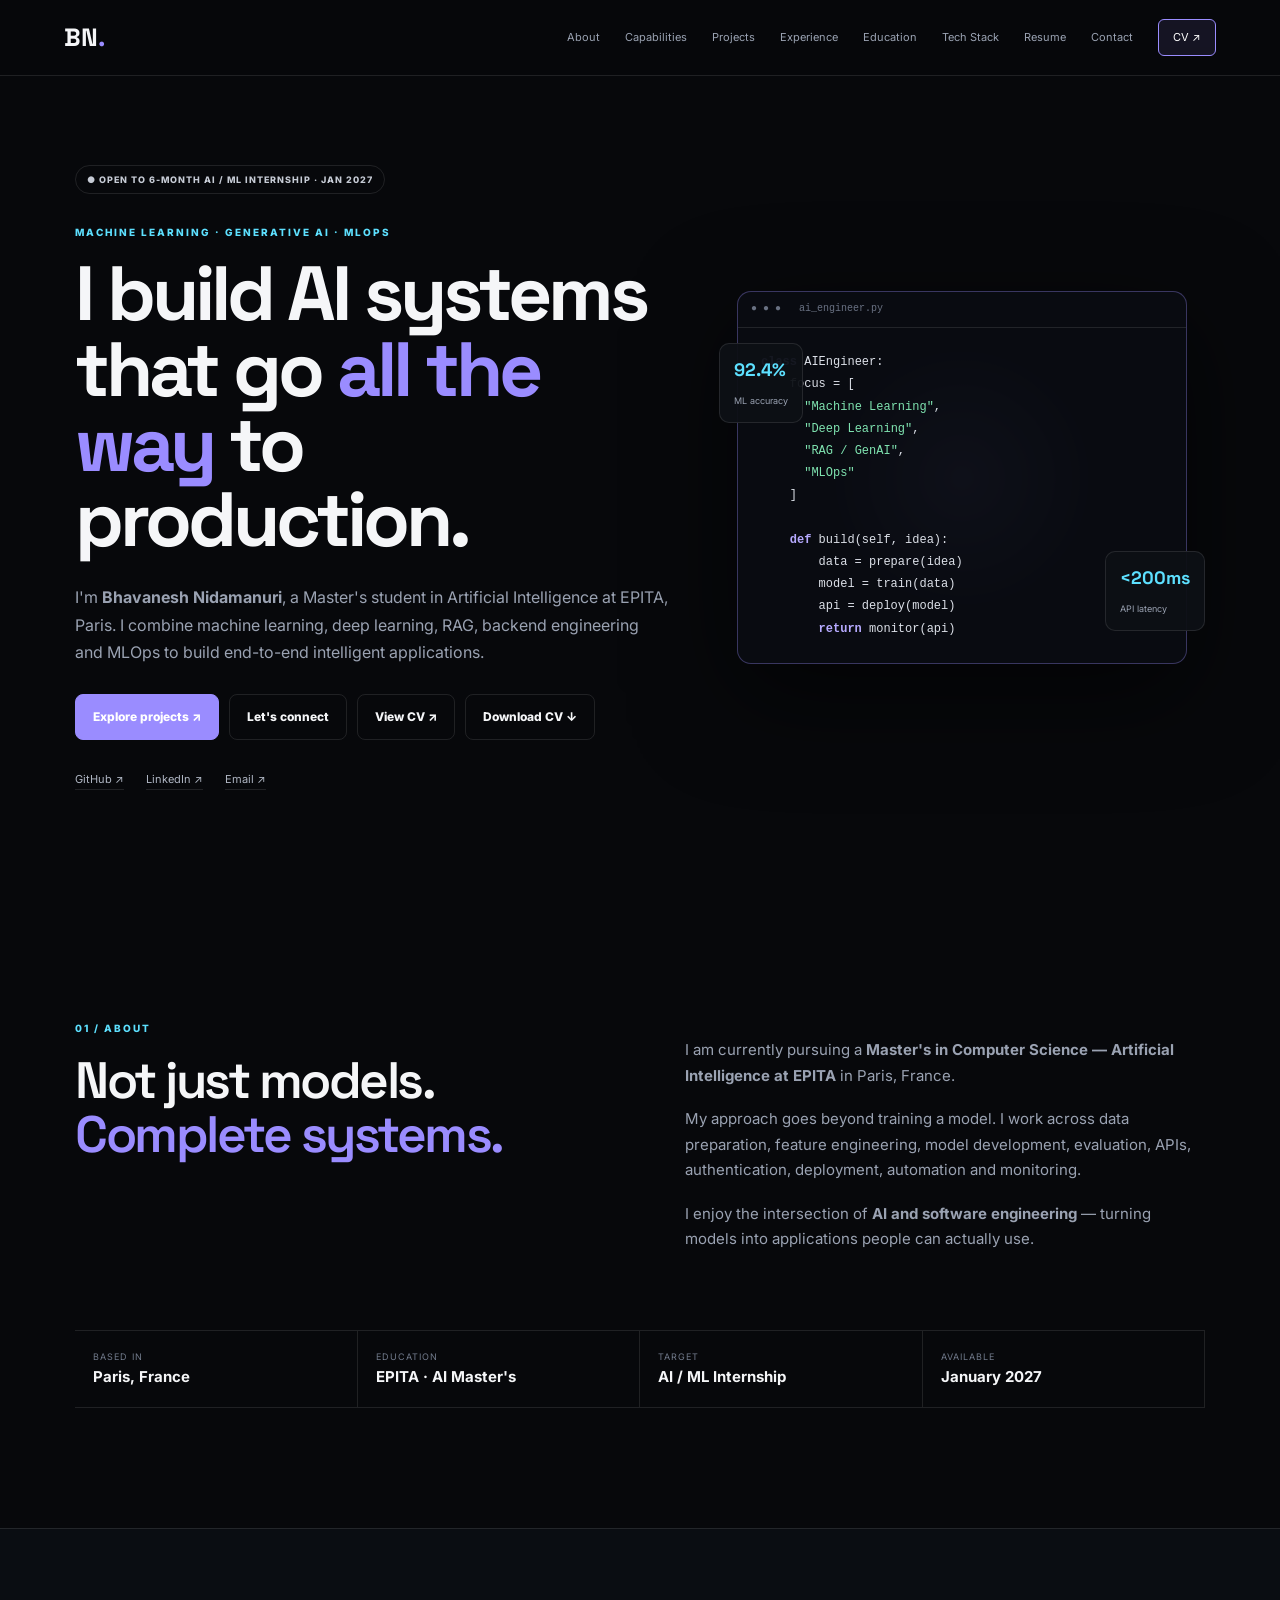
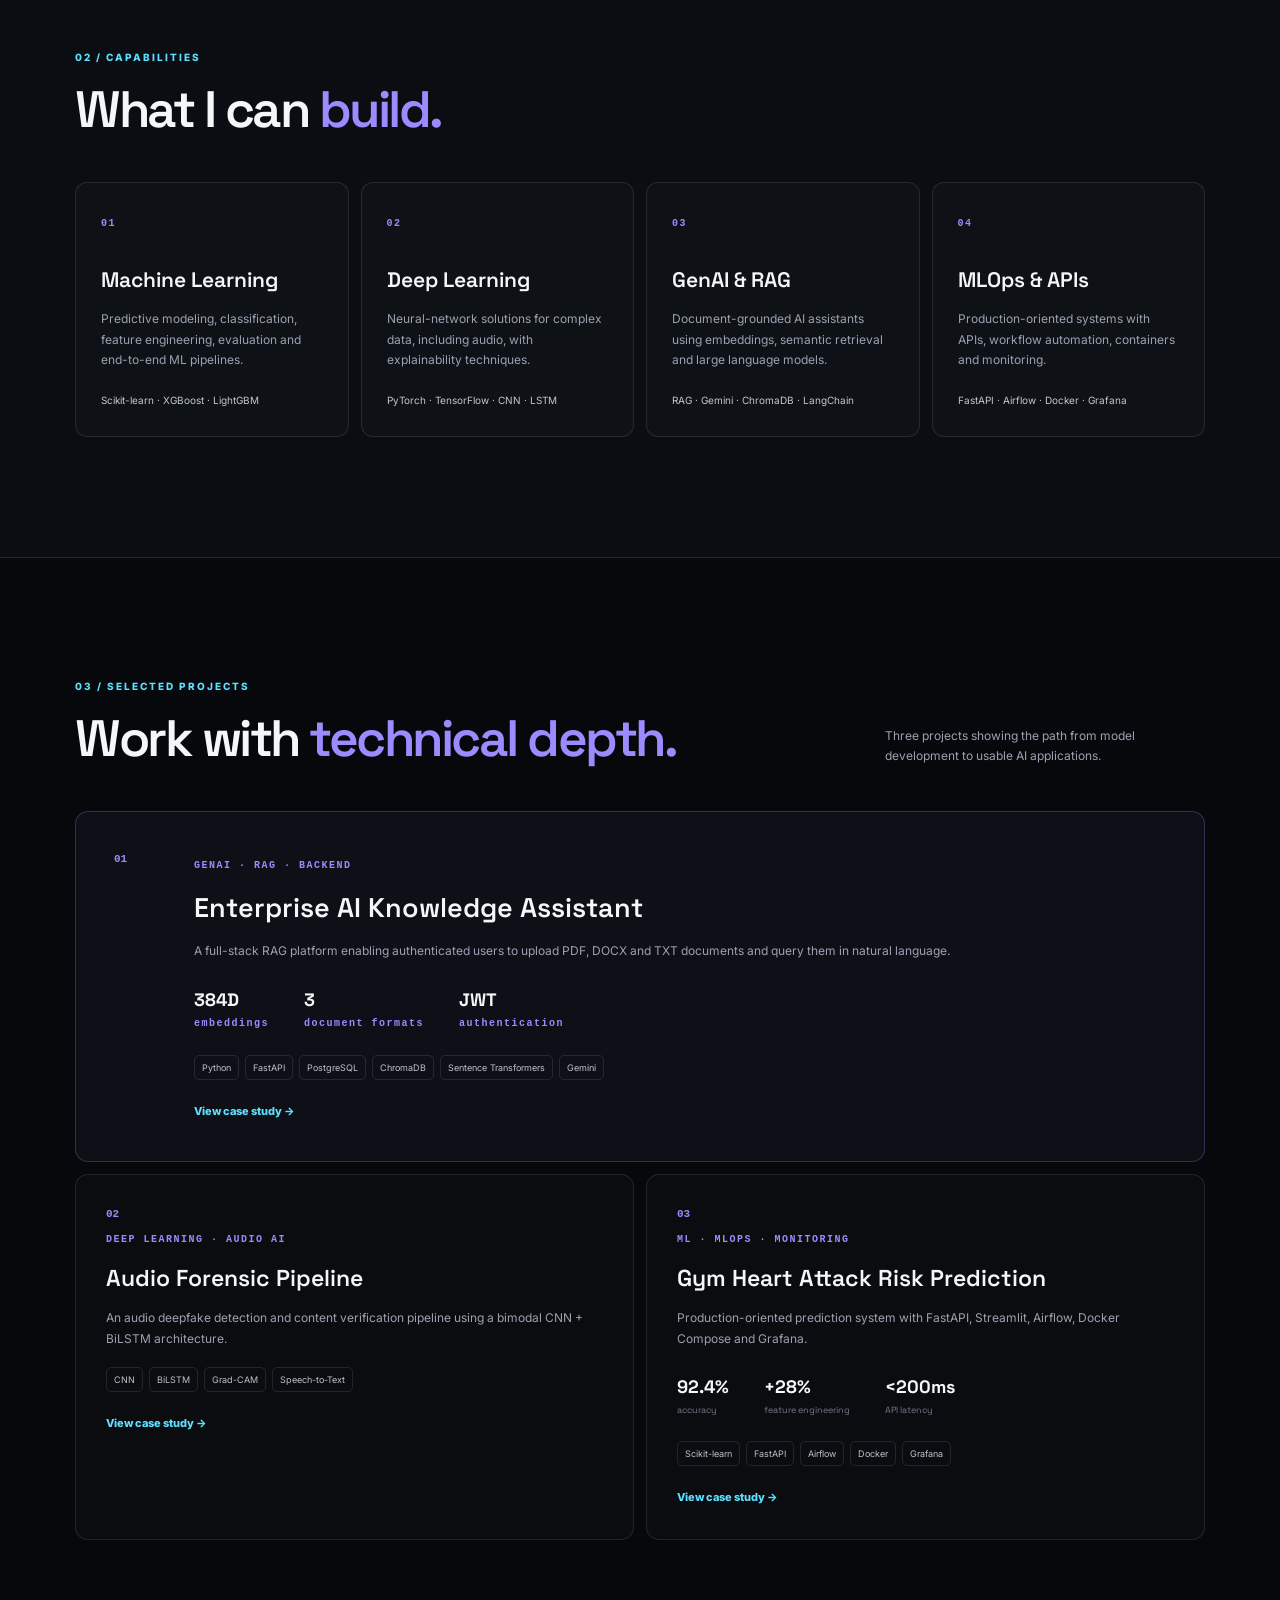
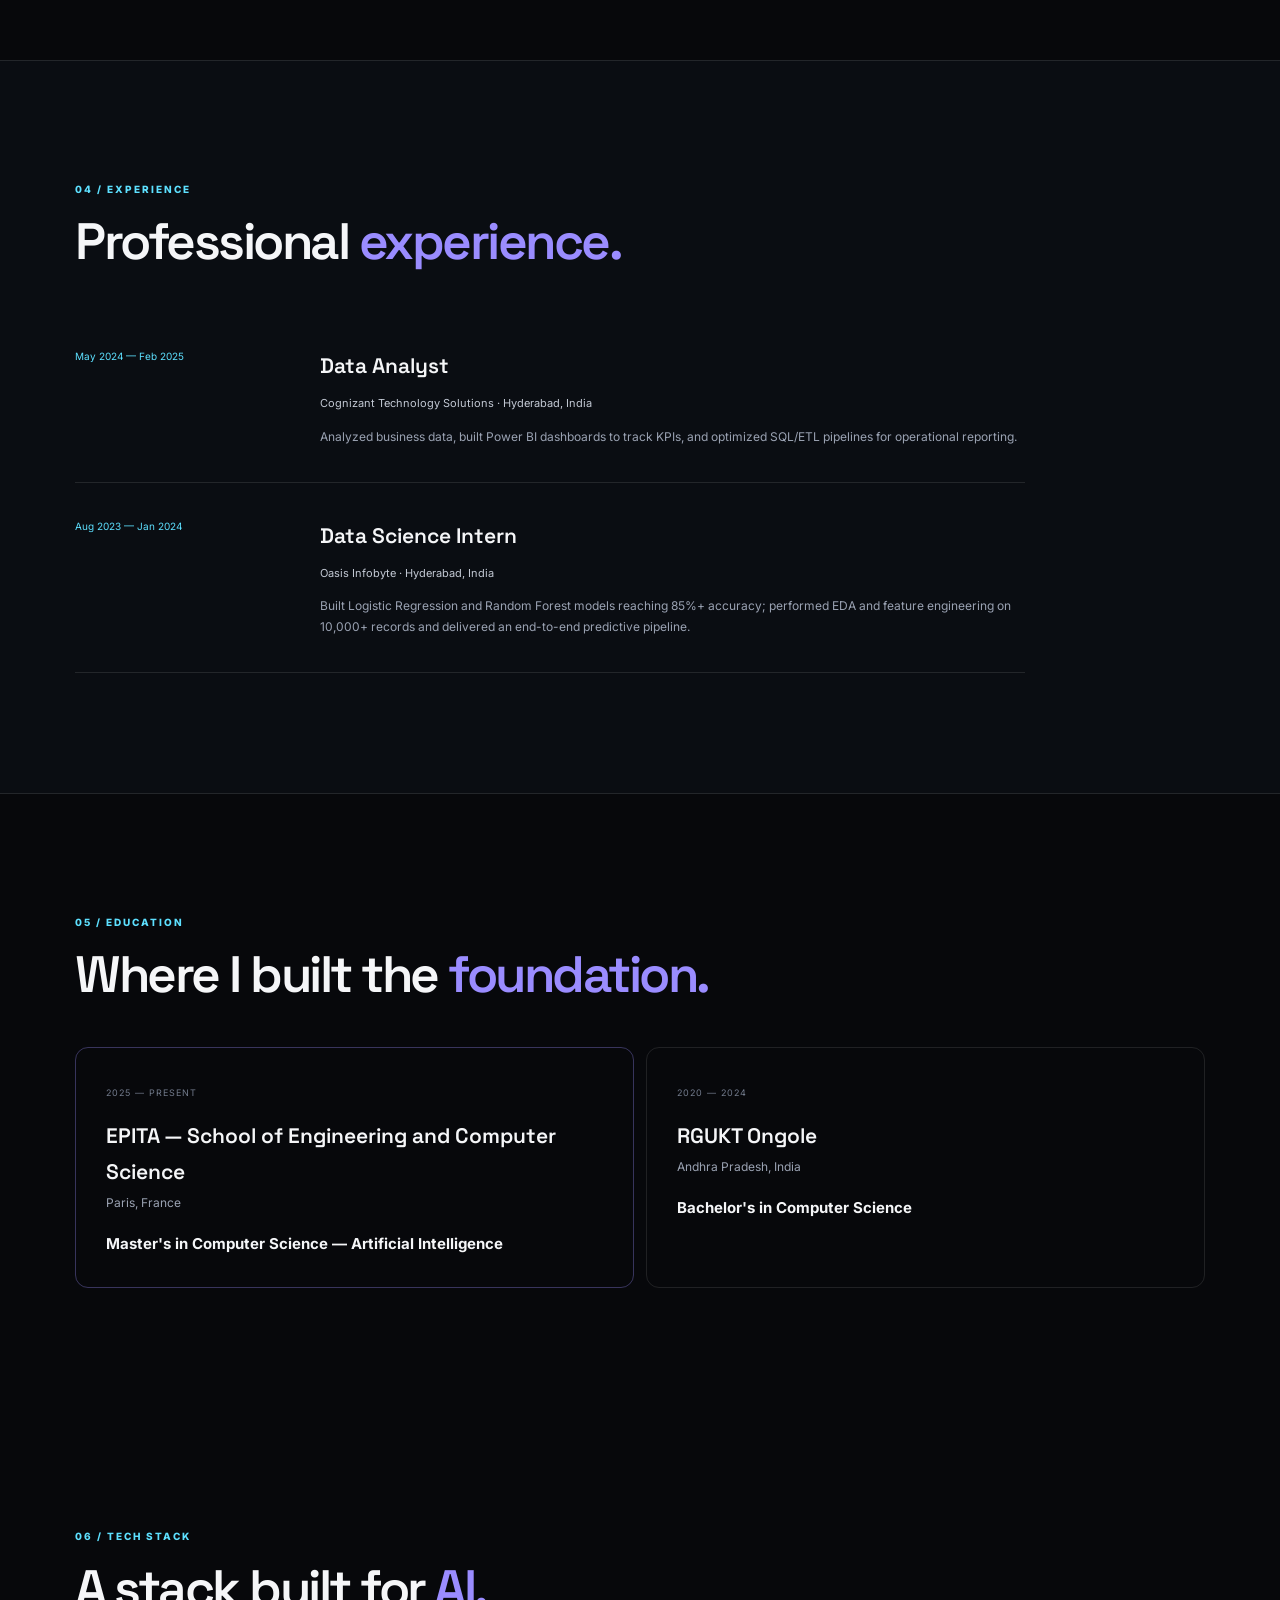
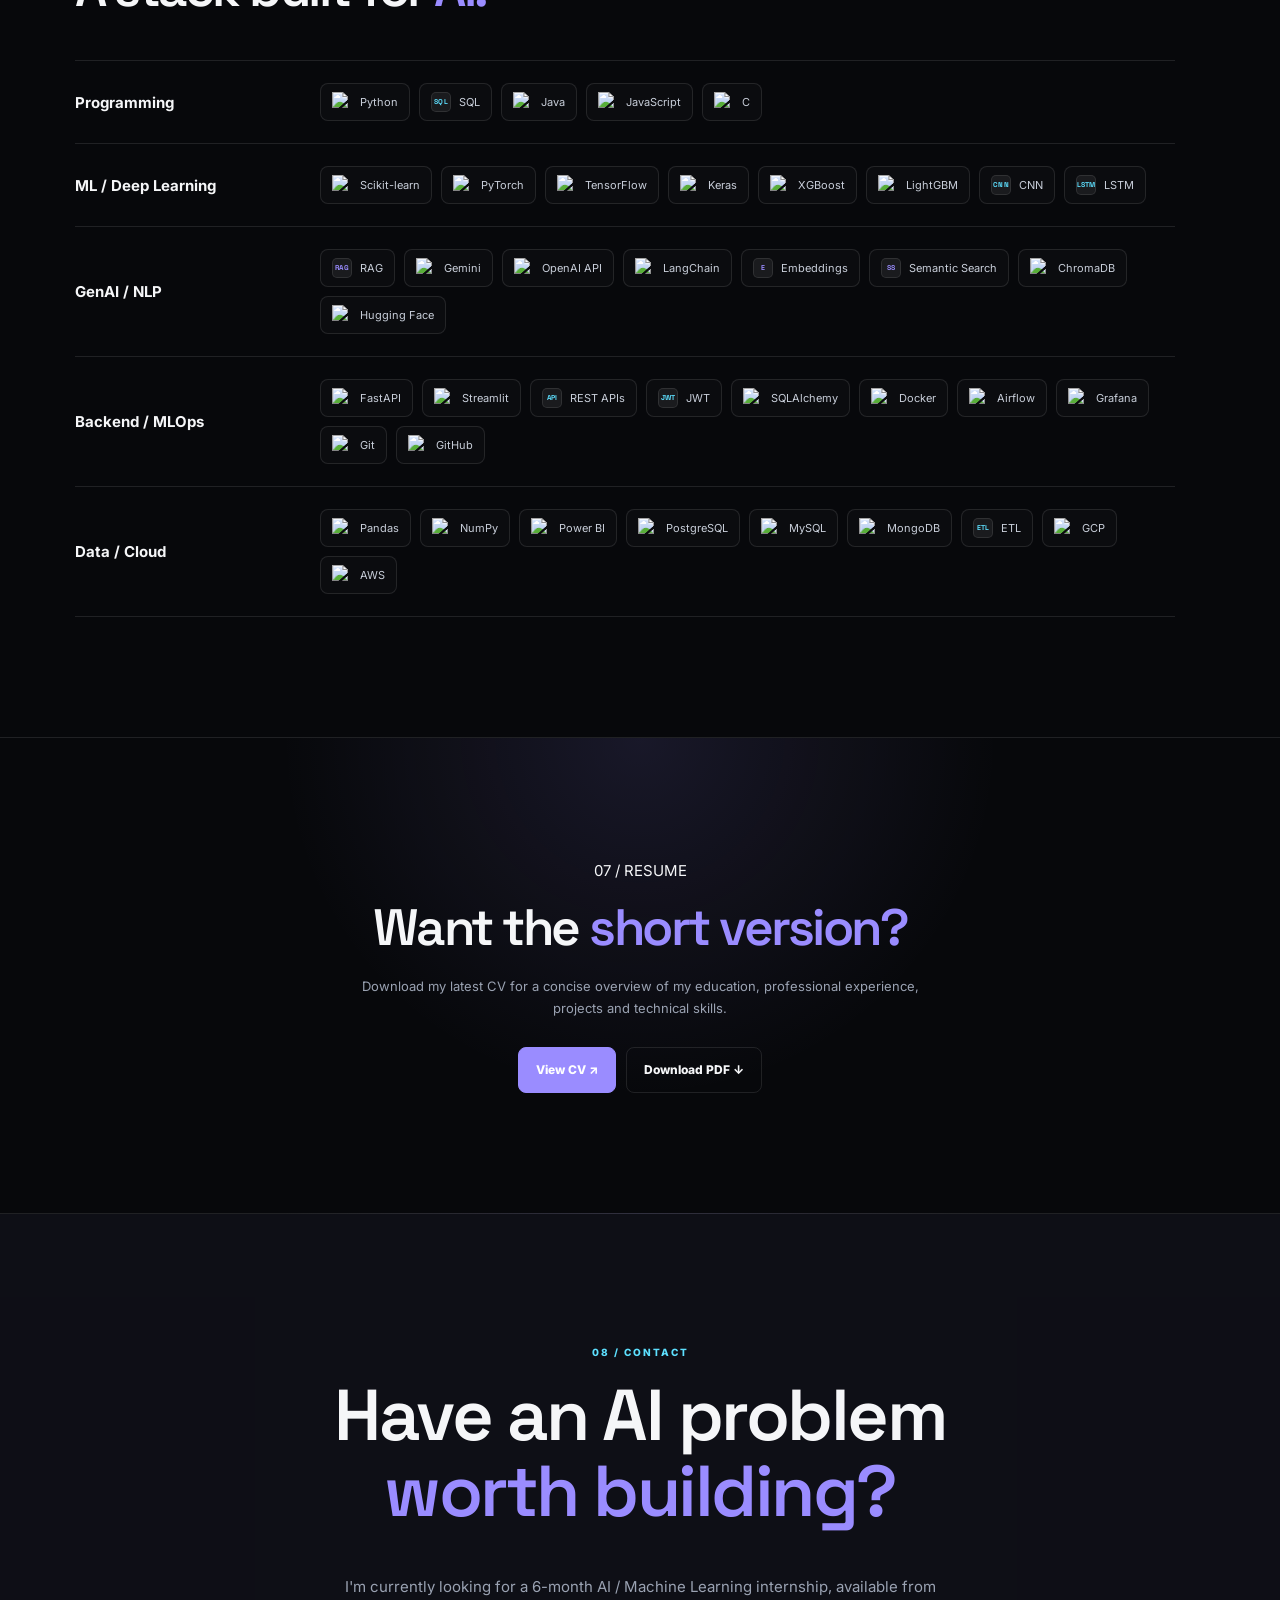
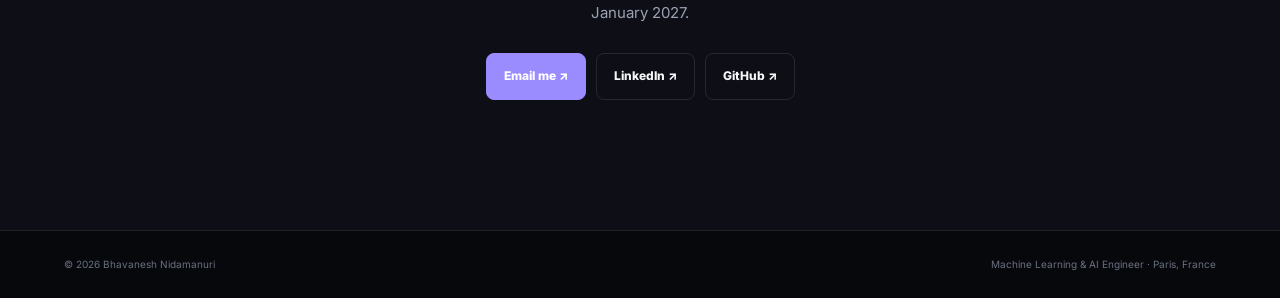
==== index.html @ e38da96e "Create AI engineer portfolio" ====
<!DOCTYPE html>
<html lang="en">

<head>

    <!-- =========================================================
         BASIC PAGE INFORMATION
    ========================================================== -->

    <meta charset="UTF-8">

    <meta
        name="viewport"
        content="width=device-width, initial-scale=1.0"
    >

    <meta
        name="description"
        content="Bhavanesh Nidamanuri — Machine Learning & AI Engineer portfolio."
    >

    <title>Bhavanesh Nidamanuri | AI Engineer</title>


    <!-- =========================================================
         GOOGLE FONTS
    ========================================================== -->

    <link rel="preconnect" href="https://fonts.googleapis.com">

    <link
        rel="preconnect"
        href="https://fonts.gstatic.com"
        crossorigin
    >

    <link
        href="https://fonts.googleapis.com/css2?family=Inter:wght@400;500;600;700;800&family=Space+Grotesk:wght@500;600;700&display=swap"
        rel="stylesheet"
    >


    <!-- =========================================================
         MAIN CSS
    ========================================================== -->

    <link rel="stylesheet" href="css/style.css">

</head>


<body>


    <!-- =========================================================
         NAVIGATION BAR
    ========================================================== -->

    <header>

        <!-- Logo -->
        <a class="logo" href="#home">
            BN<span>.</span>
        </a>


        <!-- Mobile Menu Button -->
        <button
            class="menu"
            type="button"
            aria-label="Open navigation menu"
        >
            ☰
        </button>


        <!-- Navigation Links -->
        <nav>

            <a href="#about">
                About
            </a>

            <a href="#capabilities">
                Capabilities
            </a>

            <a href="#projects">
                Projects
            </a>

            <a href="#experience">
                Experience
            </a>

            <a href="#education">
                Education
            </a>

            <a href="#tech-stack">
                Tech Stack
            </a>

            <a href="#resume">
                Resume
            </a>

            <a href="#contact">
                Contact
            </a>

            <a
                class="nav-cv"
                href="assets/resume/Bhavanesh_Nidamanuri_CV.pdf"
                target="_blank"
                rel="noopener"
            >
                CV ↗
            </a>

        </nav>

    </header>



    <!-- =========================================================
         MAIN CONTENT
    ========================================================== -->

    <main id="home">


        <!-- =====================================================
             HERO SECTION
        ====================================================== -->

        <section class="hero">

            <!-- Hero Text -->
            <div>

                <div class="availability">
                    ● OPEN TO 6-MONTH AI / ML INTERNSHIP · JAN 2027
                </div>


                <p class="kicker">
                    MACHINE LEARNING · GENERATIVE AI · MLOPS
                </p>


                <h1>
                    I build AI systems that go
                    <em>all the way</em>
                    to production.
                </h1>


                <p class="lead">

                    I'm
                    <strong>Bhavanesh Nidamanuri</strong>,
                    a Master's student in Artificial Intelligence at
                    EPITA, Paris.

                    I combine machine learning, deep learning,
                    RAG, backend engineering and MLOps to build
                    end-to-end intelligent applications.

                </p>


                <!-- Hero Buttons -->
                <div class="actions">

                    <a
                        class="btn primary"
                        href="#projects"
                    >
                        Explore projects ↗
                    </a>


                    <a
                        class="btn"
                        href="#contact"
                    >
                        Let's connect
                    </a>


                    <a
                        class="btn"
                        href="assets/resume/Bhavanesh_Nidamanuri_CV.pdf"
                        target="_blank"
                        rel="noopener"
                    >
                        View CV ↗
                    </a>


                    <a
                        class="btn"
                        href="assets/resume/Bhavanesh_Nidamanuri_CV.pdf"
                        download="Bhavanesh_Nidamanuri_CV.pdf"
                    >
                        Download CV ↓
                    </a>

                </div>


                <!-- Social Links -->
                <div class="links">

                    <a
                        href="https://github.com/bhavaneshn2002"
                        target="_blank"
                        rel="noopener"
                    >
                        GitHub ↗
                    </a>


                    <a
                        href="https://www.linkedin.com/in/bhavaneshnidamanuri"
                        target="_blank"
                        rel="noopener"
                    >
                        LinkedIn ↗
                    </a>


                    <a href="mailto:bhavaneshn2002@gmail.com">
                        Email ↗
                    </a>

                </div>

            </div>



            <!-- Hero Visual -->
            <div class="visual">

                <div class="orb"></div>


                <div class="code">

                    <div class="bar">
                        ● ● ● &nbsp; ai_engineer.py
                    </div>


                    <pre><b>class</b> AIEngineer:
    focus = [
      <i>"Machine Learning"</i>,
      <i>"Deep Learning"</i>,
      <i>"RAG / GenAI"</i>,
      <i>"MLOps"</i>
    ]

    <b>def</b> build(self, idea):
        data = prepare(idea)
        model = train(data)
        api = deploy(model)
        <b>return</b> monitor(api)</pre>

                </div>


                <!-- Floating Metric 1 -->
                <div class="float one">

                    <b>92.4%</b>

                    <small>
                        ML accuracy
                    </small>

                </div>


                <!-- Floating Metric 2 -->
                <div class="float two">

                    <b>&lt;200ms</b>

                    <small>
                        API latency
                    </small>

                </div>

            </div>

        </section>



        <!-- =====================================================
             ABOUT SECTION
        ====================================================== -->

        <section
            class="section"
            id="about"
        >

            <label>
                01 / ABOUT
            </label>


            <div class="split">

                <h2>
                    Not just models.
                    <br>
                    <span>Complete systems.</span>
                </h2>


                <div class="prose">

                    <p>

                        I am currently pursuing a
                        <strong>
                            Master's in Computer Science —
                            Artificial Intelligence at EPITA
                        </strong>
                        in Paris, France.

                    </p>


                    <p>

                        My approach goes beyond training a model.
                        I work across data preparation,
                        feature engineering, model development,
                        evaluation, APIs, authentication,
                        deployment, automation and monitoring.

                    </p>


                    <p>

                        I enjoy the intersection of
                        <strong>AI and software engineering</strong>
                        — turning models into applications
                        people can actually use.

                    </p>

                </div>

            </div>


            <!-- Quick Facts -->

            <div class="facts">

                <div>

                    <small>
                        Based in
                    </small>

                    <b>
                        Paris, France
                    </b>

                </div>


                <div>

                    <small>
                        Education
                    </small>

                    <b>
                        EPITA · AI Master's
                    </b>

                </div>


                <div>

                    <small>
                        Target
                    </small>

                    <b>
                        AI / ML Internship
                    </b>

                </div>


                <div>

                    <small>
                        Available
                    </small>

                    <b>
                        January 2027
                    </b>

                </div>

            </div>

        </section>



        <!-- =====================================================
             CAPABILITIES SECTION
        ====================================================== -->

        <section
            class="section dark"
            id="capabilities"
        >

            <label>
                02 / CAPABILITIES
            </label>


            <h2>
                What I can
                <span>build.</span>
            </h2>


            <div class="cards">


                <!-- Machine Learning -->

                <article>

                    <b>01</b>

                    <h3>
                        Machine Learning
                    </h3>

                    <p>
                        Predictive modeling, classification,
                        feature engineering, evaluation and
                        end-to-end ML pipelines.
                    </p>

                    <small>
                        Scikit-learn · XGBoost · LightGBM
                    </small>

                </article>


                <!-- Deep Learning -->

                <article>

                    <b>02</b>

                    <h3>
                        Deep Learning
                    </h3>

                    <p>
                        Neural-network solutions for complex data,
                        including audio, with explainability
                        techniques.
                    </p>

                    <small>
                        PyTorch · TensorFlow · CNN · LSTM
                    </small>

                </article>


                <!-- GenAI -->

                <article>

                    <b>03</b>

                    <h3>
                        GenAI &amp; RAG
                    </h3>

                    <p>
                        Document-grounded AI assistants using
                        embeddings, semantic retrieval and
                        large language models.
                    </p>

                    <small>
                        RAG · Gemini · ChromaDB · LangChain
                    </small>

                </article>


                <!-- MLOps -->

                <article>

                    <b>04</b>

                    <h3>
                        MLOps &amp; APIs
                    </h3>

                    <p>
                        Production-oriented systems with APIs,
                        workflow automation, containers and
                        monitoring.
                    </p>

                    <small>
                        FastAPI · Airflow · Docker · Grafana
                    </small>

                </article>

            </div>

        </section>



        <!-- =====================================================
             PROJECTS SECTION
        ====================================================== -->

        <section
            class="section"
            id="projects"
        >

            <label>
                03 / SELECTED PROJECTS
            </label>


            <div class="heading">

                <h2>
                    Work with
                    <span>technical depth.</span>
                </h2>


                <p>
                    Three projects showing the path from model
                    development to usable AI applications.
                </p>

            </div>



            <!-- =================================================
                 PROJECT 01
            ================================================== -->

            <article class="project featured">

                <div class="num">
                    01
                </div>


                <div>

                    <small>
                        GENAI · RAG · BACKEND
                    </small>


                    <h3>
                        Enterprise AI Knowledge Assistant
                    </h3>


                    <p>
                        A full-stack RAG platform enabling
                        authenticated users to upload PDF,
                        DOCX and TXT documents and query them
                        in natural language.
                    </p>


                    <div class="metrics">

                        <b>
                            384D
                            <small>
                                embeddings
                            </small>
                        </b>


                        <b>
                            3
                            <small>
                                document formats
                            </small>
                        </b>


                        <b>
                            JWT
                            <small>
                                authentication
                            </small>
                        </b>

                    </div>


                    <div class="chips">

                        <i>Python</i>
                        <i>FastAPI</i>
                        <i>PostgreSQL</i>
                        <i>ChromaDB</i>
                        <i>Sentence Transformers</i>
                        <i>Gemini</i>

                    </div>


                    <a
                        class="case"
                        href="projects/enterprise-ai-rag.html"
                    >
                        View case study →
                    </a>

                </div>

            </article>



            <!-- =================================================
                 PROJECT 02 + PROJECT 03
            ================================================== -->

            <div class="projectgrid">


                <!-- Project 02 -->

                <article class="project">

                    <div class="num">
                        02
                    </div>


                    <small>
                        DEEP LEARNING · AUDIO AI
                    </small>


                    <h3>
                        Audio Forensic Pipeline
                    </h3>


                    <p>
                        An audio deepfake detection and content
                        verification pipeline using a bimodal
                        CNN + BiLSTM architecture.
                    </p>


                    <div class="chips">

                        <i>CNN</i>
                        <i>BiLSTM</i>
                        <i>Grad-CAM</i>
                        <i>Speech-to-Text</i>

                    </div>


                    <a
                        class="case"
                        href="projects/audio-forensic.html"
                    >
                        View case study →
                    </a>

                </article>



                <!-- Project 03 -->

                <article class="project">

                    <div class="num">
                        03
                    </div>


                    <small>
                        ML · MLOPS · MONITORING
                    </small>


                    <h3>
                        Gym Heart Attack Risk Prediction
                    </h3>


                    <p>
                        Production-oriented prediction system
                        with FastAPI, Streamlit, Airflow,
                        Docker Compose and Grafana.
                    </p>


                    <div class="metrics">

                        <b>
                            92.4%
                            <small>
                                accuracy
                            </small>
                        </b>


                        <b>
                            +28%
                            <small>
                                feature engineering
                            </small>
                        </b>


                        <b>
                            &lt;200ms
                            <small>
                                API latency
                            </small>
                        </b>

                    </div>


                    <div class="chips">

                        <i>Scikit-learn</i>
                        <i>FastAPI</i>
                        <i>Airflow</i>
                        <i>Docker</i>
                        <i>Grafana</i>

                    </div>


                    <a
                        class="case"
                        href="projects/gym-mlops.html"
                    >
                        View case study →
                    </a>

                </article>

            </div>

        </section>



        <!-- =====================================================
             EXPERIENCE SECTION
        ====================================================== -->

        <section
            class="section dark"
            id="experience"
        >

            <label>
                04 / EXPERIENCE
            </label>


            <h2>
                Professional
                <span>experience.</span>
            </h2>


            <div class="timeline">


                <!-- Cognizant -->

                <article>

                    <time>
                        May 2024 — Feb 2025
                    </time>


                    <div>

                        <h3>
                            Data Analyst
                        </h3>


                        <small>
                            Cognizant Technology Solutions ·
                            Hyderabad, India
                        </small>


                        <p>
                            Analyzed business data, built Power BI
                            dashboards to track KPIs, and optimized
                            SQL/ETL pipelines for operational reporting.
                        </p>

                    </div>

                </article>



                <!-- Oasis Infobyte -->

                <article>

                    <time>
                        Aug 2023 — Jan 2024
                    </time>


                    <div>

                        <h3>
                            Data Science Intern
                        </h3>


                        <small>
                            Oasis Infobyte · Hyderabad, India
                        </small>


                        <p>
                            Built Logistic Regression and Random
                            Forest models reaching 85%+ accuracy;
                            performed EDA and feature engineering
                            on 10,000+ records and delivered an
                            end-to-end predictive pipeline.
                        </p>

                    </div>

                </article>

            </div>

        </section>



        <!-- =====================================================
             EDUCATION SECTION
        ====================================================== -->

        <section
            class="section"
            id="education"
        >

            <label>
                05 / EDUCATION
            </label>


            <h2>
                Where I built the
                <span>foundation.</span>
            </h2>


            <div class="edu">


                <!-- EPITA -->

                <article>

                    <small>
                        2025 — PRESENT
                    </small>


                    <h3>
                        EPITA — School of Engineering
                        and Computer Science
                    </h3>


                    <p>
                        Paris, France
                    </p>


                    <b>
                        Master's in Computer Science —
                        Artificial Intelligence
                    </b>

                </article>



                <!-- RGUKT -->

                <article>

                    <small>
                        2020 — 2024
                    </small>


                    <h3>
                        RGUKT Ongole
                    </h3>


                    <p>
                        Andhra Pradesh, India
                    </p>


                    <b>
                        Bachelor's in Computer Science
                    </b>

                </article>

            </div>

        </section>



        <!-- =====================================================
             TECH STACK SECTION
        ====================================================== -->

        <section
            class="section"
            id="tech-stack"
        >

            <label>
                06 / TECH STACK
            </label>


            <h2>
                A stack built for
                <span>AI.</span>
            </h2>


            <div class="skills tech-stack-grid">


                <!-- =================================================
                     PROGRAMMING
                ================================================== -->

                <div class="skill-row">

                    <b>
                        Programming
                    </b>


                    <div class="tech-list">

                        <span class="tech-item">
                            <img
                                src="https://cdn.simpleicons.org/python/3776AB"
                                alt="Python"
                            >
                            Python
                        </span>


                        <span class="tech-item">
                            <span class="tech-badge">
                                SQL
                            </span>
                            SQL
                        </span>


                        <span class="tech-item">
                            <img
                                src="https://cdn.simpleicons.org/openjdk/ED8B00"
                                alt="Java"
                            >
                            Java
                        </span>


                        <span class="tech-item">
                            <img
                                src="https://cdn.simpleicons.org/javascript/F7DF1E"
                                alt="JavaScript"
                            >
                            JavaScript
                        </span>


                        <span class="tech-item">
                            <img
                                src="https://cdn.simpleicons.org/c/white"
                                alt="C"
                            >
                            C
                        </span>

                    </div>

                </div>



                <!-- =================================================
                     ML / DEEP LEARNING
                ================================================== -->

                <div class="skill-row">

                    <b>
                        ML / Deep Learning
                    </b>


                    <div class="tech-list">

                        <span class="tech-item">
                            <img
                                src="https://cdn.simpleicons.org/scikitlearn/F7931E"
                                alt="Scikit-learn"
                            >
                            Scikit-learn
                        </span>


                        <span class="tech-item">
                            <img
                                src="https://cdn.simpleicons.org/pytorch/EE4C2C"
                                alt="PyTorch"
                            >
                            PyTorch
                        </span>


                        <span class="tech-item">
                            <img
                                src="https://cdn.simpleicons.org/tensorflow/FF6F00"
                                alt="TensorFlow"
                            >
                            TensorFlow
                        </span>


                        <span class="tech-item">
                            <img
                                src="https://cdn.simpleicons.org/keras/D00000"
                                alt="Keras"
                            >
                            Keras
                        </span>


                        <span class="tech-item">
                            <img
                                src="https://cdn.simpleicons.org/xgboost/189CFF"
                                alt="XGBoost"
                            >
                            XGBoost
                        </span>


                        <span class="tech-item">
                            <img
                                src="https://cdn.simpleicons.org/lightgbm/0A7D3B"
                                alt="LightGBM"
                            >
                            LightGBM
                        </span>


                        <span class="tech-item">
                            <span class="tech-badge">
                                CNN
                            </span>
                            CNN
                        </span>


                        <span class="tech-item">
                            <span class="tech-badge">
                                LSTM
                            </span>
                            LSTM
                        </span>

                    </div>

                </div>



                <!-- =================================================
                     GENAI / NLP
                ================================================== -->

                <div class="skill-row">

                    <b>
                        GenAI / NLP
                    </b>


                    <div class="tech-list">

                        <span class="tech-item">
                            <span class="tech-badge ai">
                                RAG
                            </span>
                            RAG
                        </span>


                        <span class="tech-item">
                            <img
                                src="https://cdn.simpleicons.org/googlegemini/8E75B2"
                                alt="Google Gemini"
                            >
                            Gemini
                        </span>


                        <span class="tech-item">
                            <img
                                src="https://cdn.simpleicons.org/openai/white"
                                alt="OpenAI"
                            >
                            OpenAI API
                        </span>


                        <span class="tech-item">
                            <img
                                src="https://cdn.simpleicons.org/langchain/1C3C3C"
                                alt="LangChain"
                            >
                            LangChain
                        </span>


                        <span class="tech-item">
                            <span class="tech-badge ai">
                                E
                            </span>
                            Embeddings
                        </span>


                        <span class="tech-item">
                            <span class="tech-badge ai">
                                SS
                            </span>
                            Semantic Search
                        </span>


                        <span class="tech-item">
                            <img
                                src="https://cdn.simpleicons.org/chroma/FFCC00"
                                alt="ChromaDB"
                            >
                            ChromaDB
                        </span>


                        <span class="tech-item">
                            <img
                                src="https://cdn.simpleicons.org/huggingface/FFD21E"
                                alt="Hugging Face"
                            >
                            Hugging Face
                        </span>

                    </div>

                </div>



                <!-- =================================================
                     BACKEND / MLOPS
                ================================================== -->

                <div class="skill-row">

                    <b>
                        Backend / MLOps
                    </b>


                    <div class="tech-list">

                        <span class="tech-item">
                            <img
                                src="https://cdn.simpleicons.org/fastapi/009688"
                                alt="FastAPI"
                            >
                            FastAPI
                        </span>


                        <span class="tech-item">
                            <img
                                src="https://cdn.simpleicons.org/streamlit/FF4B4B"
                                alt="Streamlit"
                            >
                            Streamlit
                        </span>


                        <span class="tech-item">
                            <span class="tech-badge">
                                API
                            </span>
                            REST APIs
                        </span>


                        <span class="tech-item">
                            <span class="tech-badge">
                                JWT
                            </span>
                            JWT
                        </span>


                        <span class="tech-item">
                            <img
                                src="https://cdn.simpleicons.org/sqlalchemy/D71F00"
                                alt="SQLAlchemy"
                            >
                            SQLAlchemy
                        </span>


                        <span class="tech-item">
                            <img
                                src="https://cdn.simpleicons.org/docker/2496ED"
                                alt="Docker"
                            >
                            Docker
                        </span>


                        <span class="tech-item">
                            <img
                                src="https://cdn.simpleicons.org/apacheairflow/017CEE"
                                alt="Apache Airflow"
                            >
                            Airflow
                        </span>


                        <span class="tech-item">
                            <img
                                src="https://cdn.simpleicons.org/grafana/F46800"
                                alt="Grafana"
                            >
                            Grafana
                        </span>


                        <span class="tech-item">
                            <img
                                src="https://cdn.simpleicons.org/git/F05032"
                                alt="Git"
                            >
                            Git
                        </span>


                        <span class="tech-item">
                            <img
                                src="https://cdn.simpleicons.org/github/white"
                                alt="GitHub"
                            >
                            GitHub
                        </span>

                    </div>

                </div>



                <!-- =================================================
                     DATA / CLOUD
                ================================================== -->

                <div class="skill-row">

                    <b>
                        Data / Cloud
                    </b>


                    <div class="tech-list">

                        <span class="tech-item">
                            <img
                                src="https://cdn.simpleicons.org/pandas/150458"
                                alt="Pandas"
                            >
                            Pandas
                        </span>


                        <span class="tech-item">
                            <img
                                src="https://cdn.simpleicons.org/numpy/013243"
                                alt="NumPy"
                            >
                            NumPy
                        </span>


                        <span class="tech-item">
                            <img
                                src="https://cdn.simpleicons.org/powerbi/F2C811"
                                alt="Power BI"
                            >
                            Power BI
                        </span>


                        <span class="tech-item">
                            <img
                                src="https://cdn.simpleicons.org/postgresql/4169E1"
                                alt="PostgreSQL"
                            >
                            PostgreSQL
                        </span>


                        <span class="tech-item">
                            <img
                                src="https://cdn.simpleicons.org/mysql/4479A1"
                                alt="MySQL"
                            >
                            MySQL
                        </span>


                        <span class="tech-item">
                            <img
                                src="https://cdn.simpleicons.org/mongodb/47A248"
                                alt="MongoDB"
                            >
                            MongoDB
                        </span>


                        <span class="tech-item">
                            <span class="tech-badge">
                                ETL
                            </span>
                            ETL
                        </span>


                        <span class="tech-item">
                            <img
                                src="https://cdn.simpleicons.org/googlecloud/4285F4"
                                alt="Google Cloud"
                            >
                            GCP
                        </span>


                        <span class="tech-item">
                            <img
                                src="https://cdn.simpleicons.org/amazonwebservices/FF9900"
                                alt="AWS"
                            >
                            AWS
                        </span>

                    </div>

                </div>

            </div>

        </section>



        <!-- =====================================================
             RESUME SECTION
        ====================================================== -->

        <section
            class="resume-section"
            id="resume"
        >

            <div class="resume-content">

                <p class="section-label">
                    07 / RESUME
                </p>


                <h2>
                    Want the
                    <span>short version?</span>
                </h2>


                <p>
                    Download my latest CV for a concise overview
                    of my education, professional experience,
                    projects and technical skills.
                </p>


                <div class="actions center">

                    <a
                        class="btn primary"
                        href="assets/resume/Bhavanesh_Nidamanuri_CV.pdf"
                        target="_blank"
                        rel="noopener"
                    >
                        View CV ↗
                    </a>


                    <a
                        class="btn"
                        href="assets/resume/Bhavanesh_Nidamanuri_CV.pdf"
                        download="Bhavanesh_Nidamanuri_CV.pdf"
                    >
                        Download PDF ↓
                    </a>

                </div>

            </div>

        </section>



        <!-- =====================================================
             CONTACT SECTION
        ====================================================== -->

        <section
            class="contact"
            id="contact"
        >

            <label>
                08 / CONTACT
            </label>


            <h2>
                Have an AI problem
                <br>
                <span>worth building?</span>
            </h2>


            <p>
                I'm currently looking for a 6-month AI /
                Machine Learning internship, available
                from January 2027.
            </p>


            <div class="actions center">

                <a
                    class="btn primary"
                    href="mailto:bhavaneshn2002@gmail.com"
                >
                    Email me ↗
                </a>


                <a
                    class="btn"
                    href="https://www.linkedin.com/in/Bhuvi"
                    target="_blank"
                    rel="noopener"
                >
                    LinkedIn ↗
                </a>


                <a
                    class="btn"
                    href="https://github.com/bhavaneshn2002"
                    target="_blank"
                    rel="noopener"
                >
                    GitHub ↗
                </a>

            </div>

        </section>

    </main>



    <!-- =========================================================
         FOOTER
    ========================================================== -->

    <footer>

        <span>
            © 2026 Bhavanesh Nidamanuri
        </span>


        <span>
            Machine Learning &amp; AI Engineer · Paris, France
        </span>

    </footer>



    <!-- =========================================================
         JAVASCRIPT
    ========================================================== -->

    <script src="js/script.js"></script>

</body>

</html>
---- css/style.css ----
/* ============================================================
   BHAVANESH NIDAMANURI
   MACHINE LEARNING & AI ENGINEER PORTFOLIO
   ============================================================ */


/* ============================================================
   01. GLOBAL VARIABLES
   ============================================================ */

:root {

    /* Main colors */
    --bg: #07080b;
    --panel: #0d1016;

    /* Text colors */
    --text: #f5f6f8;
    --muted: #9aa2b2;

    /* Accent colors */
    --purple: #9a8cff;
    --cyan: #5de0ff;

    /* Borders */
    --line: #ffffff1a;

    /* Layout */
    --max: 1180px;
}


/* ============================================================
   02. GLOBAL RESET
   ============================================================ */

* {
    box-sizing: border-box;
    margin: 0;
    padding: 0;
}


html {
    scroll-behavior: smooth;
}


body {
    background: var(--bg);
    color: var(--text);

    font-family: "Inter", sans-serif;
    font-size: 15px;
    line-height: 1.7;
}


a {
    color: inherit;
    text-decoration: none;
}


img {
    max-width: 100%;
}


button {
    font-family: inherit;
}


/* ============================================================
   03. COMMON ELEMENTS
   ============================================================ */

.hero,
.section {
    max-width: var(--max);
    margin: auto;
}


label,
.kicker {
    display: block;

    color: var(--cyan);

    font-size: 10px;
    font-weight: 800;

    letter-spacing: 2px;
}


h1,
h2,
h3 {
    font-family: "Space Grotesk", sans-serif;
}


h2 {
    margin: 17px 0 45px;

    font-size: clamp(36px, 4vw, 56px);
    font-weight: 600;
    line-height: 1.05;

    letter-spacing: -2.5px;
}


h2 span,
h1 em {
    color: var(--purple);
    font-style: normal;
}


/* ============================================================
   04. NAVIGATION
   ============================================================ */

header {

    position: fixed;
    top: 0;
    left: 0;
    right: 0;

    z-index: 20;

    height: 76px;

    display: flex;
    align-items: center;
    justify-content: space-between;

    padding: 0 5vw;

    background: #07080bcc;

    backdrop-filter: blur(18px);

    border-bottom: 1px solid var(--line);
}


.logo {
    font-family: "Space Grotesk", sans-serif;

    font-size: 25px;
    font-weight: 700;
}


.logo span {
    color: var(--purple);
}


nav {
    display: flex;
    align-items: center;

    gap: 25px;
}


nav a {
    color: var(--muted);

    font-size: 11px;

    transition:
        color 0.2s ease;
}


nav a:hover {
    color: white;
}


.nav-cv {

    padding: 8px 14px;

    color: white !important;

    background: rgba(154, 140, 255, 0.10);

    border: 1px solid var(--purple);

    border-radius: 6px;
}


.menu {

    display: none;

    background: transparent;

    border: 0;

    color: white;

    font-size: 24px;

    cursor: pointer;
}


/* ============================================================
   05. HERO SECTION
   ============================================================ */

.hero {

    min-height: 100vh;

    display: grid;

    grid-template-columns: 1.1fr 0.9fr;

    align-items: center;

    gap: 50px;

    padding: 155px 25px 100px;
}


/* Availability badge */

.availability {

    display: inline-block;

    padding: 6px 11px;

    color: #c6cbd5;

    font-size: 9px;
    font-weight: 800;

    letter-spacing: 1px;

    border: 1px solid var(--line);

    border-radius: 99px;
}


/* Hero kicker */

.kicker {
    margin-top: 30px;
}


/* Main heading */

h1 {

    margin: 15px 0 27px;

    font-size: clamp(48px, 6vw, 77px);

    font-weight: 700;

    line-height: 0.98;

    letter-spacing: -4px;
}


/* Hero description */

.lead {

    max-width: 680px;

    color: var(--muted);

    font-size: 16px;
}


/* Hero buttons */

.actions {

    display: flex;

    flex-wrap: wrap;

    gap: 10px;

    margin-top: 28px;
}


.btn {

    display: inline-block;

    padding: 12px 17px;

    font-size: 12px;
    font-weight: 800;

    border: 1px solid var(--line);

    border-radius: 8px;

    transition:
        transform 0.2s ease,
        background 0.2s ease,
        border-color 0.2s ease;
}


.btn:hover {
    transform: translateY(-2px);

    border-color: #ffffff40;
}


.btn.primary {

    background: var(--purple);

    border-color: var(--purple);

    color: #ffffff;
}


/* Social links */

.links {

    display: flex;

    gap: 22px;

    margin-top: 30px;
}


.links a {

    color: #b0b7c4;

    font-size: 11px;

    border-bottom: 1px solid var(--line);
}


/* ============================================================
   06. HERO VISUAL
   ============================================================ */

.visual {

    position: relative;

    height: 480px;

    display: flex;

    align-items: center;
    justify-content: center;
}


.orb {

    width: 290px;
    height: 290px;

    border-radius: 50%;

    background:
        radial-gradient(
            circle,
            #aaa1ff,
            transparent 65%
        );

    opacity: 0.6;
}


/* Code window */

.code {

    position: absolute;

    width: min(450px, 100%);

    background: #0a0c12f2;

    border: 1px solid #9a8cff55;

    border-radius: 14px;

    box-shadow:
        0 30px 100px #0009;
}


.bar {

    height: 36px;

    padding: 8px 13px;

    color: #697182;

    font-family: Consolas, monospace;

    font-size: 10px;

    border-bottom: 1px solid var(--line);
}


.code pre {

    padding: 23px;

    color: #dce0e8;

    font-family: Consolas, monospace;

    font-size: 12px;

    line-height: 1.85;
}


.code b {
    color: #b6aaff;
}


.code i {

    color: #7fe3b0;

    font-style: normal;
}


/* Floating metrics */

.float {

    position: absolute;

    padding: 11px 14px;

    background: #0d1016f2;

    border: 1px solid var(--line);

    border-radius: 10px;
}


.float b {

    display: block;

    color: var(--cyan);

    font-family: "Space Grotesk", sans-serif;

    font-size: 18px;
}


.float small {

    color: var(--muted);

    font-size: 9px;
}


.float.one {
    left: 0;
    top: 22%;
}


.float.two {
    right: 0;
    bottom: 18%;
}


/* ============================================================
   07. GENERAL SECTIONS
   ============================================================ */

.section {
    padding: 120px 25px;
}


.section.dark {

    max-width: none;

    padding-left:
        max(
            25px,
            calc((100vw - var(--max)) / 2 + 25px)
        );

    padding-right:
        max(
            25px,
            calc((100vw - var(--max)) / 2 + 25px)
        );

    background: #0a0d12;

    border-top: 1px solid var(--line);
    border-bottom: 1px solid var(--line);
}


/* ============================================================
   08. ABOUT SECTION
   ============================================================ */

.split {

    display: grid;

    grid-template-columns: 1fr 1fr;

    gap: 90px;
}


.prose {

    max-width: 600px;

    color: var(--muted);
}


.prose p {
    margin-bottom: 18px;
}


/* Quick facts */

.facts {

    display: grid;

    grid-template-columns: repeat(4, 1fr);

    margin-top: 60px;

    border-top: 1px solid var(--line);
    border-bottom: 1px solid var(--line);
}


.facts div {

    display: flex;

    flex-direction: column;

    padding: 18px;

    border-right: 1px solid var(--line);
}


.facts small,
.edu small {

    color: #727b8c;

    font-size: 9px;

    text-transform: uppercase;

    letter-spacing: 1px;
}


/* ============================================================
   09. CAPABILITIES
   ============================================================ */

.cards {

    display: grid;

    grid-template-columns: repeat(4, 1fr);

    gap: 12px;
}


.cards article {

    min-height: 255px;

    padding: 25px;

    background: #ffffff05;

    border: 1px solid var(--line);

    border-radius: 12px;
}


.cards article > b {

    color: var(--purple);

    font-family: monospace;

    font-size: 10px;

    letter-spacing: 1.5px;
}


.cards h3 {

    margin: 28px 0 12px;

    font-size: 21px;

    font-weight: 600;
}


.cards p {

    color: var(--muted);

    font-size: 12px;
}


.cards small {

    display: block;

    margin-top: 22px;

    color: #c1c7d3;

    font-size: 10px;
}


/* ============================================================
   10. PROJECTS
   ============================================================ */

.heading {

    display: flex;

    align-items: end;

    justify-content: space-between;
}


.heading p {

    max-width: 320px;

    margin-bottom: 44px;

    color: var(--muted);

    font-size: 12px;
}


/* Project card */

.project {

    padding: 30px;

    background: #ffffff05;

    border: 1px solid var(--line);

    border-radius: 13px;
}


.project.featured {

    display: grid;

    grid-template-columns: 80px 1fr;

    padding: 38px;

    background: #9a8cff0e;

    border-color: #9a8cff44;
}


.project > small,
.project.featured small {

    color: var(--purple);

    font-family: monospace;

    font-size: 10px;

    font-weight: 700;

    letter-spacing: 1.5px;
}


.project h3 {

    margin: 10px 0;

    font-size: 27px;

    font-weight: 600;
}


.projectgrid .project h3 {
    font-size: 23px;
}


.project p {

    color: var(--muted);

    font-size: 12px;
}


.projectgrid {

    display: grid;

    grid-template-columns: 1fr 1fr;

    gap: 12px;

    margin-top: 12px;
}


.num {

    color: var(--purple);

    font-family: monospace;

    font-size: 11px;

    font-weight: 700;
}


/* Project metrics */

.metrics {

    display: flex;

    gap: 35px;

    margin: 23px 0;
}


.metrics b {

    font-family: "Space Grotesk", sans-serif;

    font-size: 18px;
}


.metrics small {

    display: block;

    color: #727b8c;

    font-size: 9px;

    font-weight: 400;
}


/* Technology chips */

.chips {

    display: flex;

    flex-wrap: wrap;

    gap: 6px;

    margin-top: 18px;
}


.chips i {

    padding: 4px 7px;

    color: #bbc2ce;

    font-size: 9px;

    font-style: normal;

    border: 1px solid var(--line);

    border-radius: 5px;
}


/* Case study link */

.case {

    display: inline-block;

    margin-top: 22px;

    color: var(--cyan);

    font-size: 11px;

    font-weight: 800;
}


/* ============================================================
   11. EXPERIENCE
   ============================================================ */

.timeline {
    max-width: 950px;
}


.timeline article {

    display: grid;

    grid-template-columns: 200px 1fr;

    gap: 45px;

    padding: 35px 0;

    border-bottom: 1px solid var(--line);
}


.timeline time {

    color: var(--cyan);

    font-size: 10px;
}


.timeline article small {

    color: #c3c9d4;

    font-size: 11px;
}


.timeline h3 {

    margin: 0 0 5px;

    font-size: 21px;

    font-weight: 600;
}


.timeline article p {

    margin-top: 12px;

    color: var(--muted);

    font-size: 12px;
}


/* ============================================================
   12. EDUCATION
   ============================================================ */

.edu {

    display: grid;

    grid-template-columns: 1fr 1fr;

    gap: 12px;
}


.edu article {

    padding: 30px;

    border: 1px solid var(--line);

    border-radius: 13px;
}


.edu article:first-child {

    border-color: #9a8cff55;
}


.edu h3 {

    margin: 15px 0 3px;

    font-size: 21px;

    font-weight: 600;
}


.edu p {

    margin-bottom: 18px;

    color: var(--muted);

    font-size: 12px;
}


/* ============================================================
   13. TECH STACK
   ============================================================ */

.tech-stack-grid {

    max-width: 1100px;
}


/* Each technology category */

.skill-row {

    display: grid;

    grid-template-columns: 220px 1fr;

    align-items: center;

    gap: 25px;

    padding: 22px 0;

    border-bottom: 1px solid var(--line);
}


.skill-row:first-child {
    border-top: 1px solid var(--line);
}


/* Technology list */

.tech-list {

    display: flex;

    flex-wrap: wrap;

    gap: 9px;
}


/* Technology card */

.tech-item {

    display: inline-flex;

    align-items: center;

    gap: 8px;

    min-height: 38px;

    padding: 7px 11px;

    color: #c8ced9;

    font-size: 11px;

    background: #ffffff05;

    border: 1px solid var(--line);

    border-radius: 8px;

    transition:
        transform 0.2s ease,
        border-color 0.2s ease,
        background 0.2s ease,
        color 0.2s ease;
}


.tech-item:hover {

    transform: translateY(-2px);

    color: white;

    background: #9a8cff0d;

    border-color: #9a8cff66;
}


/* Technology logos */

.tech-item img {

    width: 20px;
    height: 20px;

    flex: 0 0 20px;

    object-fit: contain;
}


/* Custom technology badges */

.tech-badge {

    width: 20px;
    height: 20px;

    display: inline-flex;

    align-items: center;
    justify-content: center;

    flex: 0 0 20px;

    color: var(--cyan);

    font-family: "Space Grotesk", sans-serif;

    font-size: 7px;
    font-weight: 700;

    letter-spacing: 0.2px;

    background: #ffffff10;

    border: 1px solid #ffffff18;

    border-radius: 5px;
}


.tech-badge.ai {
    color: var(--purple);
}


/* ============================================================
   14. RESUME SECTION
   ============================================================ */

.resume-section {

    padding: 120px 25px;

    text-align: center;

    background:
        radial-gradient(
            circle at 50% 0,
            rgba(154, 140, 255, 0.12),
            transparent 45%
        );

    border-top: 1px solid var(--line);
    border-bottom: 1px solid var(--line);
}


.resume-content {

    max-width: 800px;

    margin: auto;
}


.resume-content h2 {
    margin-bottom: 20px;
}


.resume-content > p:not(.section-label) {

    max-width: 600px;

    margin: auto;

    color: var(--muted);

    font-size: 13px;
}


/* Center buttons */

.center {
    justify-content: center;
}


/* ============================================================
   15. CONTACT SECTION
   ============================================================ */

.contact {

    padding: 130px 25px;

    text-align: center;

    background: #9a8cff0c;
}


.contact h2 {

    font-size: clamp(
        45px,
        6vw,
        72px
    );
}


.contact p {

    max-width: 600px;

    margin: auto;

    color: var(--muted);
}


/* ============================================================
   16. FOOTER
   ============================================================ */

footer {

    display: flex;

    justify-content: space-between;

    padding: 25px 5vw;

    color: #697182;

    font-size: 10px;

    border-top: 1px solid var(--line);
}


/* ============================================================
   17. CASE STUDY PAGES
   ============================================================ */

.casehero {

    min-height: 65vh;

    display: flex;

    flex-direction: column;

    justify-content: center;

    padding-top: 155px;
}


.casehero h1 {
    max-width: 950px;
}


.casehero > p {

    max-width: 760px;

    color: var(--muted);

    font-size: 17px;
}


.casegrid {

    max-width: var(--max);

    display: grid;

    grid-template-columns: 1fr 0.7fr;

    gap: 90px;
}


.casep,
.case-list {

    max-width: 700px;

    color: var(--muted);
}


.case-list {
    padding-left: 18px;
}


.case-list li {
    margin: 12px 0;
}


.spaced {
    margin-top: 55px;
}


.architecture {

    padding: 28px;

    background: #ffffff04;

    border: 1px solid var(--line);

    border-radius: 13px;
}


.architecture div {

    margin: 14px 0;

    padding: 14px;

    text-align: center;

    font-family: "Space Grotesk", sans-serif;

    font-size: 11px;
    font-weight: 600;

    border: 1px solid #9a8cff44;

    border-radius: 8px;
}


.architecture b {

    display: block;

    text-align: center;

    color: var(--purple);
}


.centersection {
    text-align: center;
}


.centersection .case {
    margin-top: 0;
}


/* ============================================================
   18. RESPONSIVE DESIGN — TABLET
   ============================================================ */

@media (max-width: 900px) {

    /* Hero */
    .hero {
        grid-template-columns: 1fr;
    }


    /* Cards */
    .cards {
        grid-template-columns: 1fr 1fr;
    }


    /* About */
    .split {
        grid-template-columns: 1fr;

        gap: 20px;
    }


    /* Projects */
    .projectgrid {
        grid-template-columns: 1fr;
    }


    /* Education */
    .edu {
        grid-template-columns: 1fr;
    }


    /* Case studies */
    .casegrid {
        grid-template-columns: 1fr;

        gap: 35px;
    }

}


/* ============================================================
   19. RESPONSIVE DESIGN — MOBILE
   ============================================================ */

@media (max-width: 650px) {


    /* --------------------------------------------------------
       Navigation
    -------------------------------------------------------- */

    header {
        padding: 0 20px;
    }


    .menu {
        display: block;
    }


    nav {

        position: absolute;

        top: 76px;
        left: 0;
        right: 0;

        display: none;

        flex-direction: column;

        align-items: flex-start;

        padding: 18px 25px;

        gap: 18px;

        background: #080a0e;
    }


    nav.open {
        display: flex;
    }


    .nav-cv {
        width: 100%;

        text-align: center;
    }


    /* --------------------------------------------------------
       Hero
    -------------------------------------------------------- */

    .hero {

        padding: 130px 20px 80px;
    }


    .hero h1 {

        letter-spacing: -2.5px;
    }


    .visual {

        height: 380px;
    }


    .float {
        display: none;
    }


    /* --------------------------------------------------------
       Sections
    -------------------------------------------------------- */

    .section,
    .section.dark {

        padding: 90px 20px;
    }


    /* --------------------------------------------------------
       Facts
    -------------------------------------------------------- */

    .facts {

        grid-template-columns: 1fr 1fr;
    }


    .facts div {

        border-bottom: 1px solid var(--line);
    }


    /* --------------------------------------------------------
       Cards
    -------------------------------------------------------- */

    .cards {

        grid-template-columns: 1fr;
    }


    /* --------------------------------------------------------
       Projects
    -------------------------------------------------------- */

    .projectgrid {

        grid-template-columns: 1fr;
    }


    .project.featured {

        grid-template-columns: 1fr;

        gap: 20px;
    }


    /* --------------------------------------------------------
       Experience
    -------------------------------------------------------- */

    .timeline article {

        grid-template-columns: 1fr;

        gap: 8px;
    }


    /* --------------------------------------------------------
       Tech Stack
    -------------------------------------------------------- */

    .skill-row {

        grid-template-columns: 1fr;

        gap: 12px;
    }


    .tech-item {

        min-height: 36px;

        padding: 7px 10px;
    }


    /* --------------------------------------------------------
       Heading
    -------------------------------------------------------- */

    .heading {

        display: block;
    }


    .heading p {

        margin-bottom: 25px;
    }


    /* --------------------------------------------------------
       Footer
    -------------------------------------------------------- */

    footer {

        flex-direction: column;

        gap: 8px;
    }


    /* --------------------------------------------------------
       Resume
    -------------------------------------------------------- */

    .resume-section {

        padding: 90px 20px;
    }


    /* --------------------------------------------------------
       Contact
    -------------------------------------------------------- */

    .contact {

        padding: 100px 20px;
    }

}


/* ============================================================
   END OF STYLE.CSS
   ============================================================ */
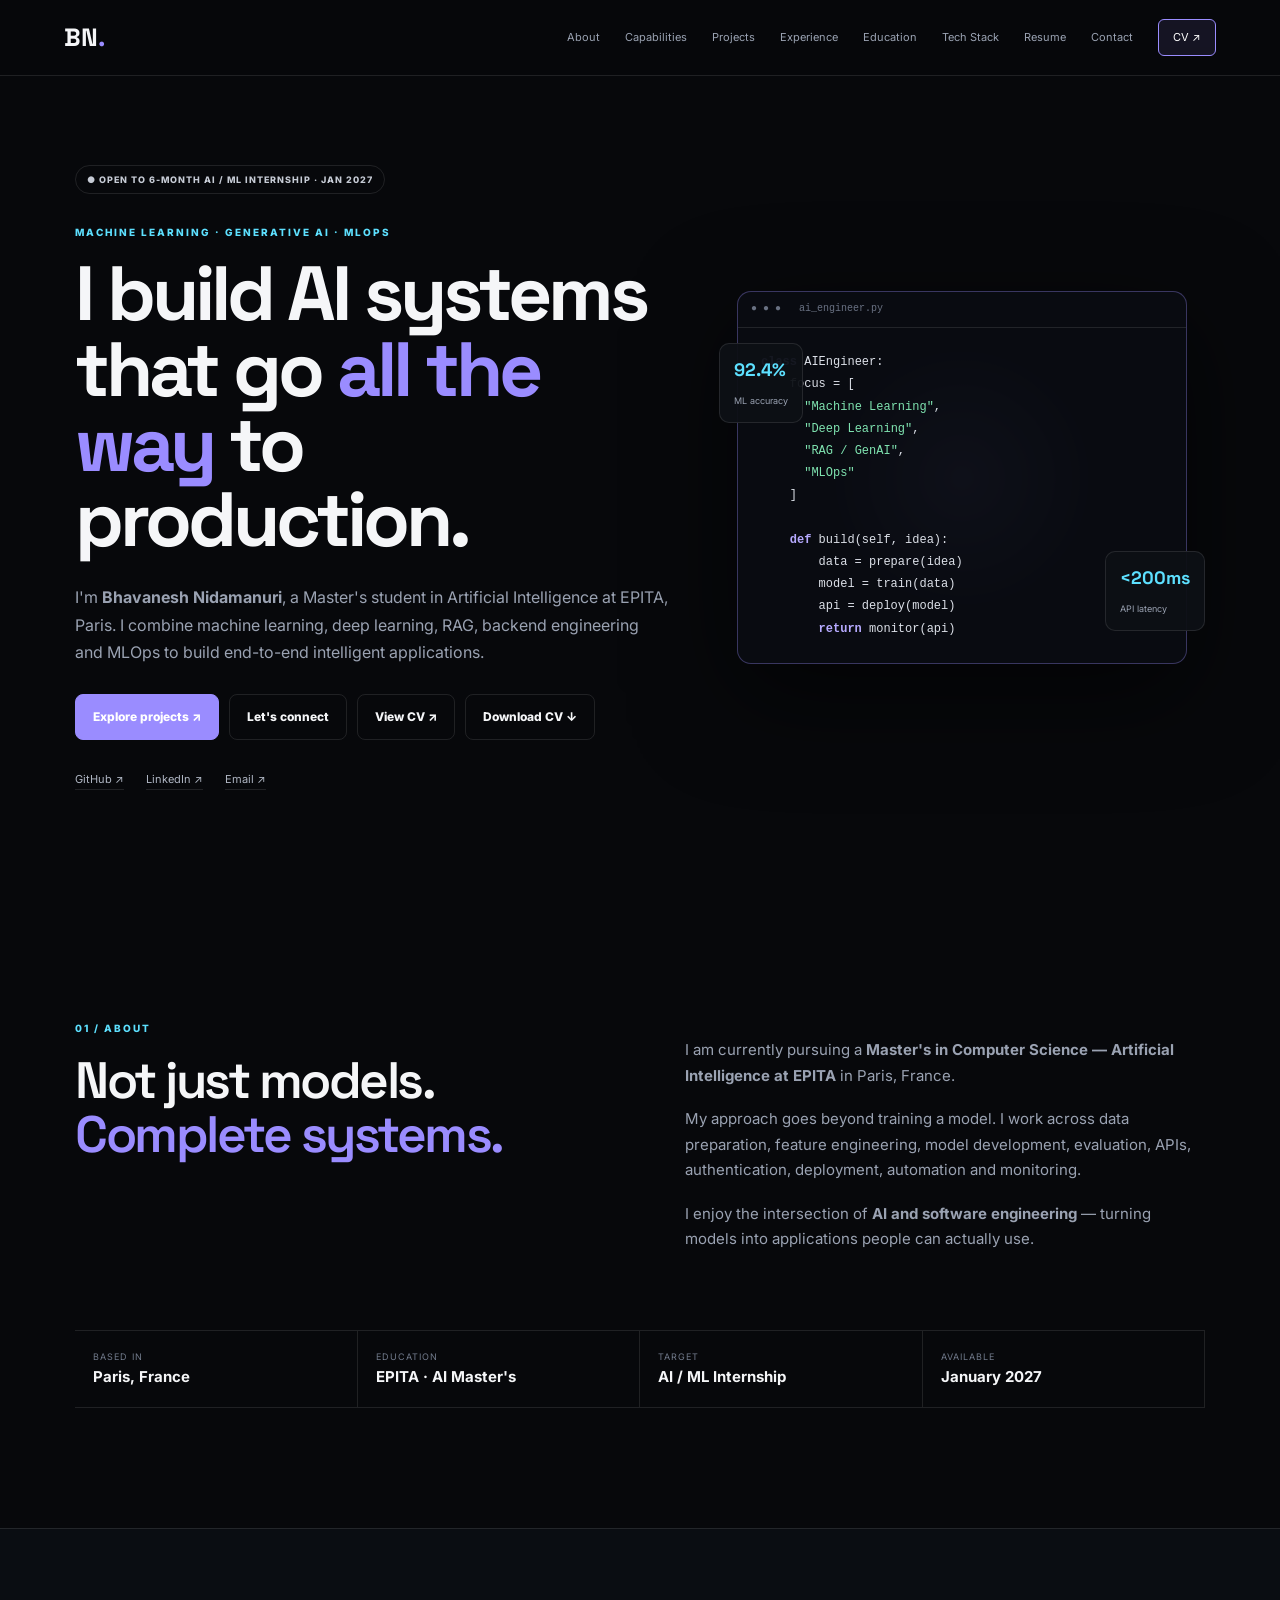
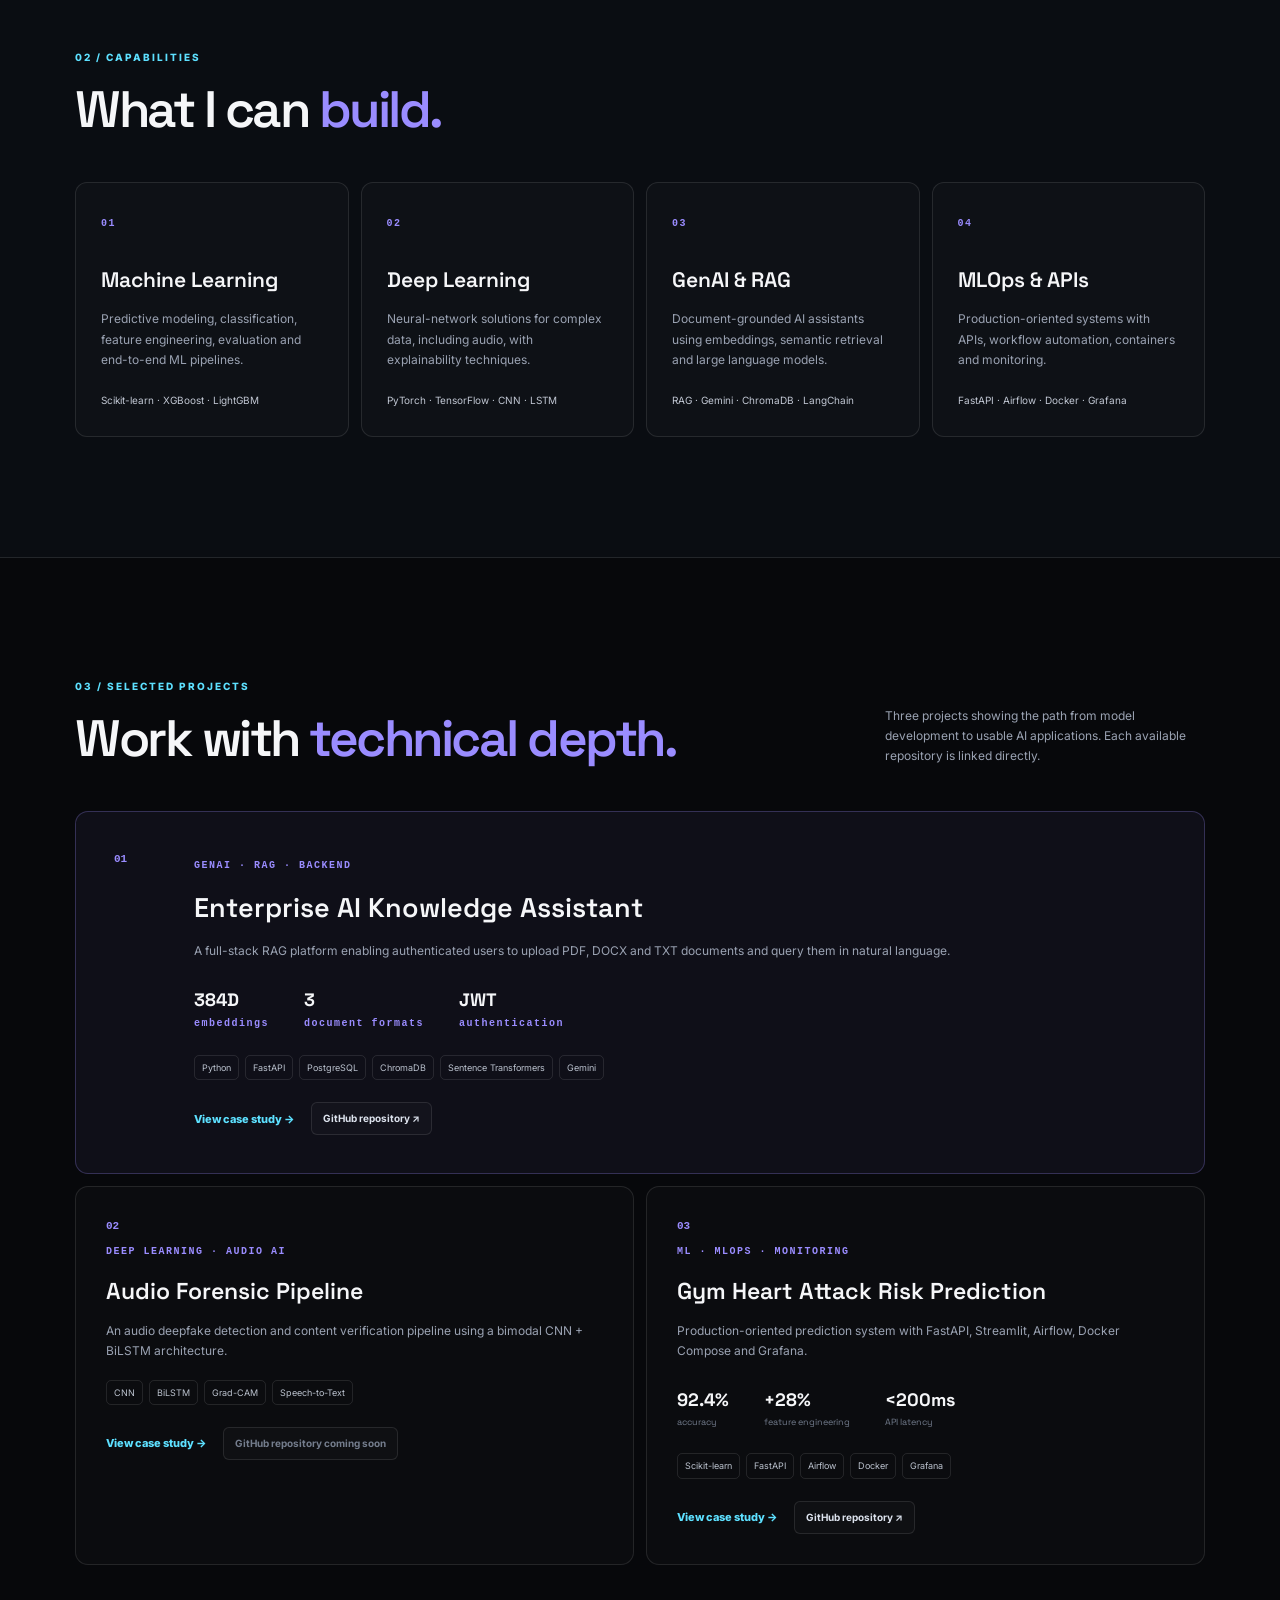
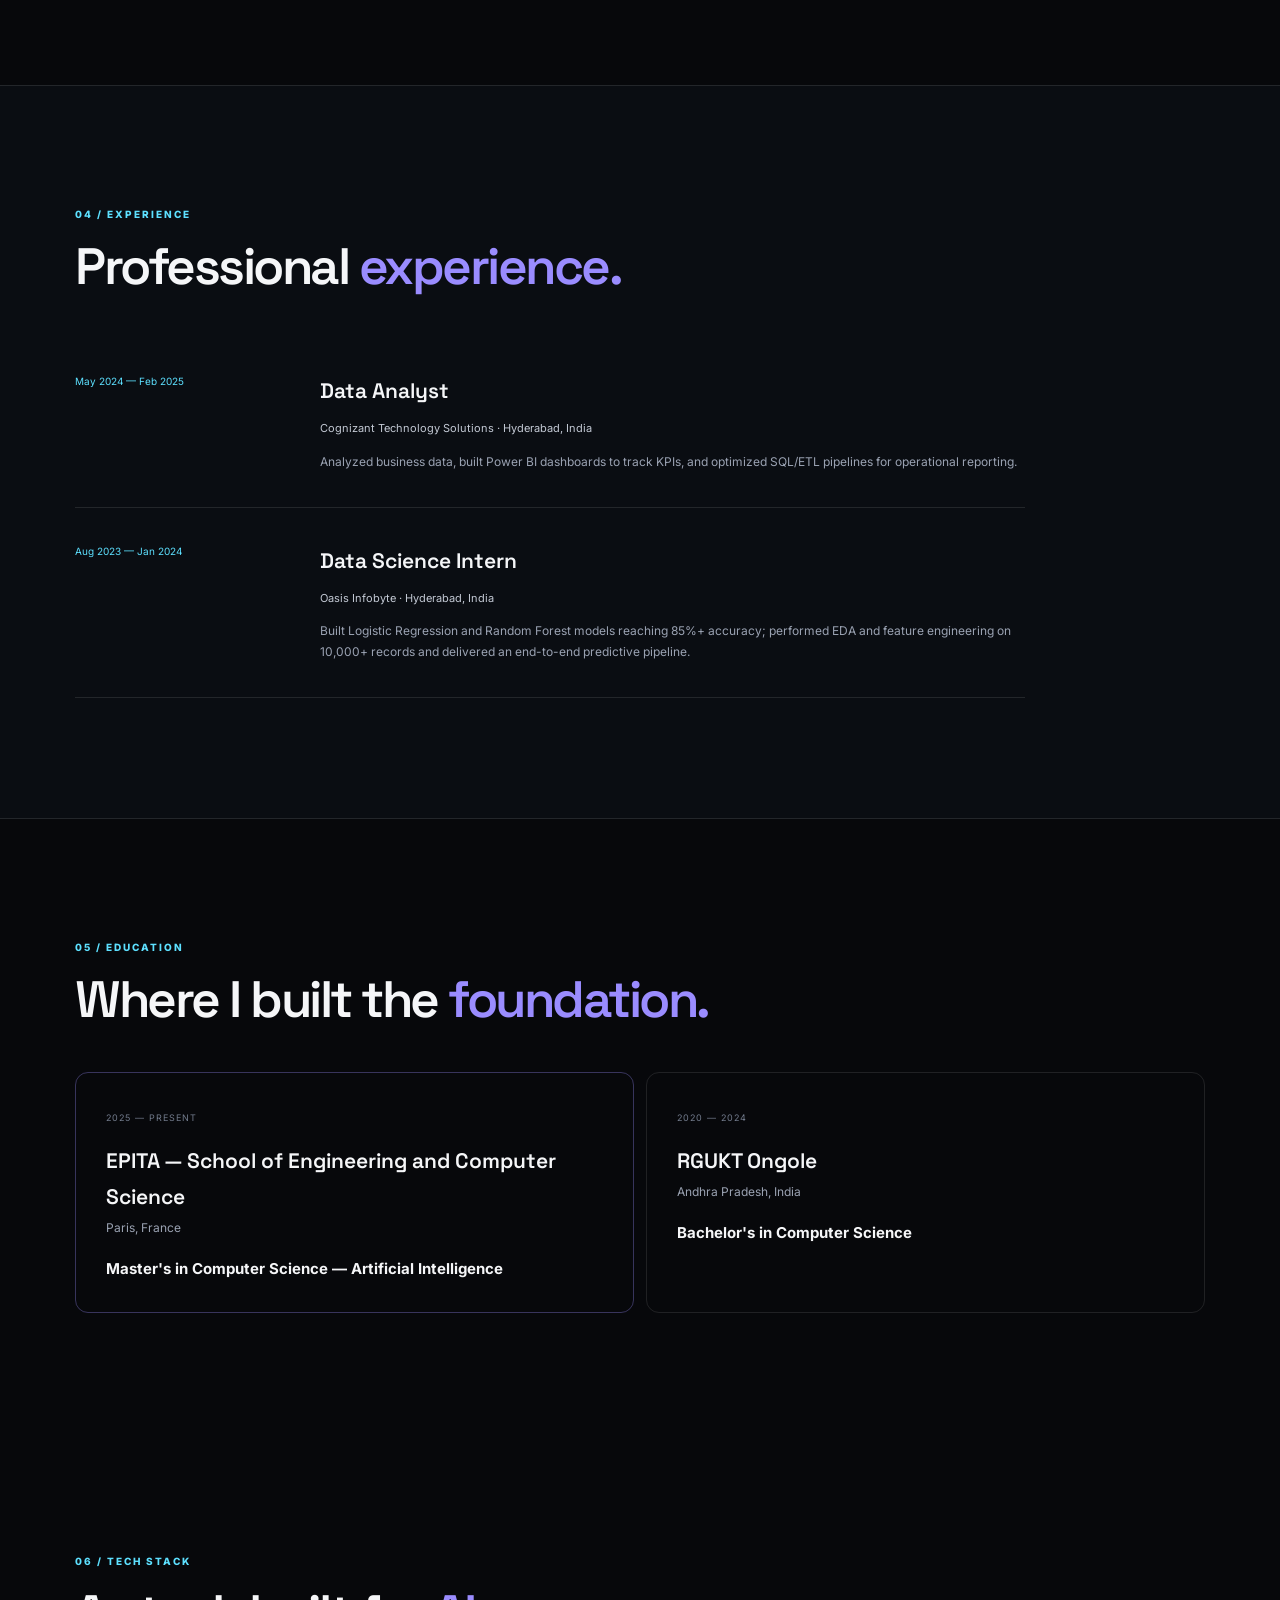
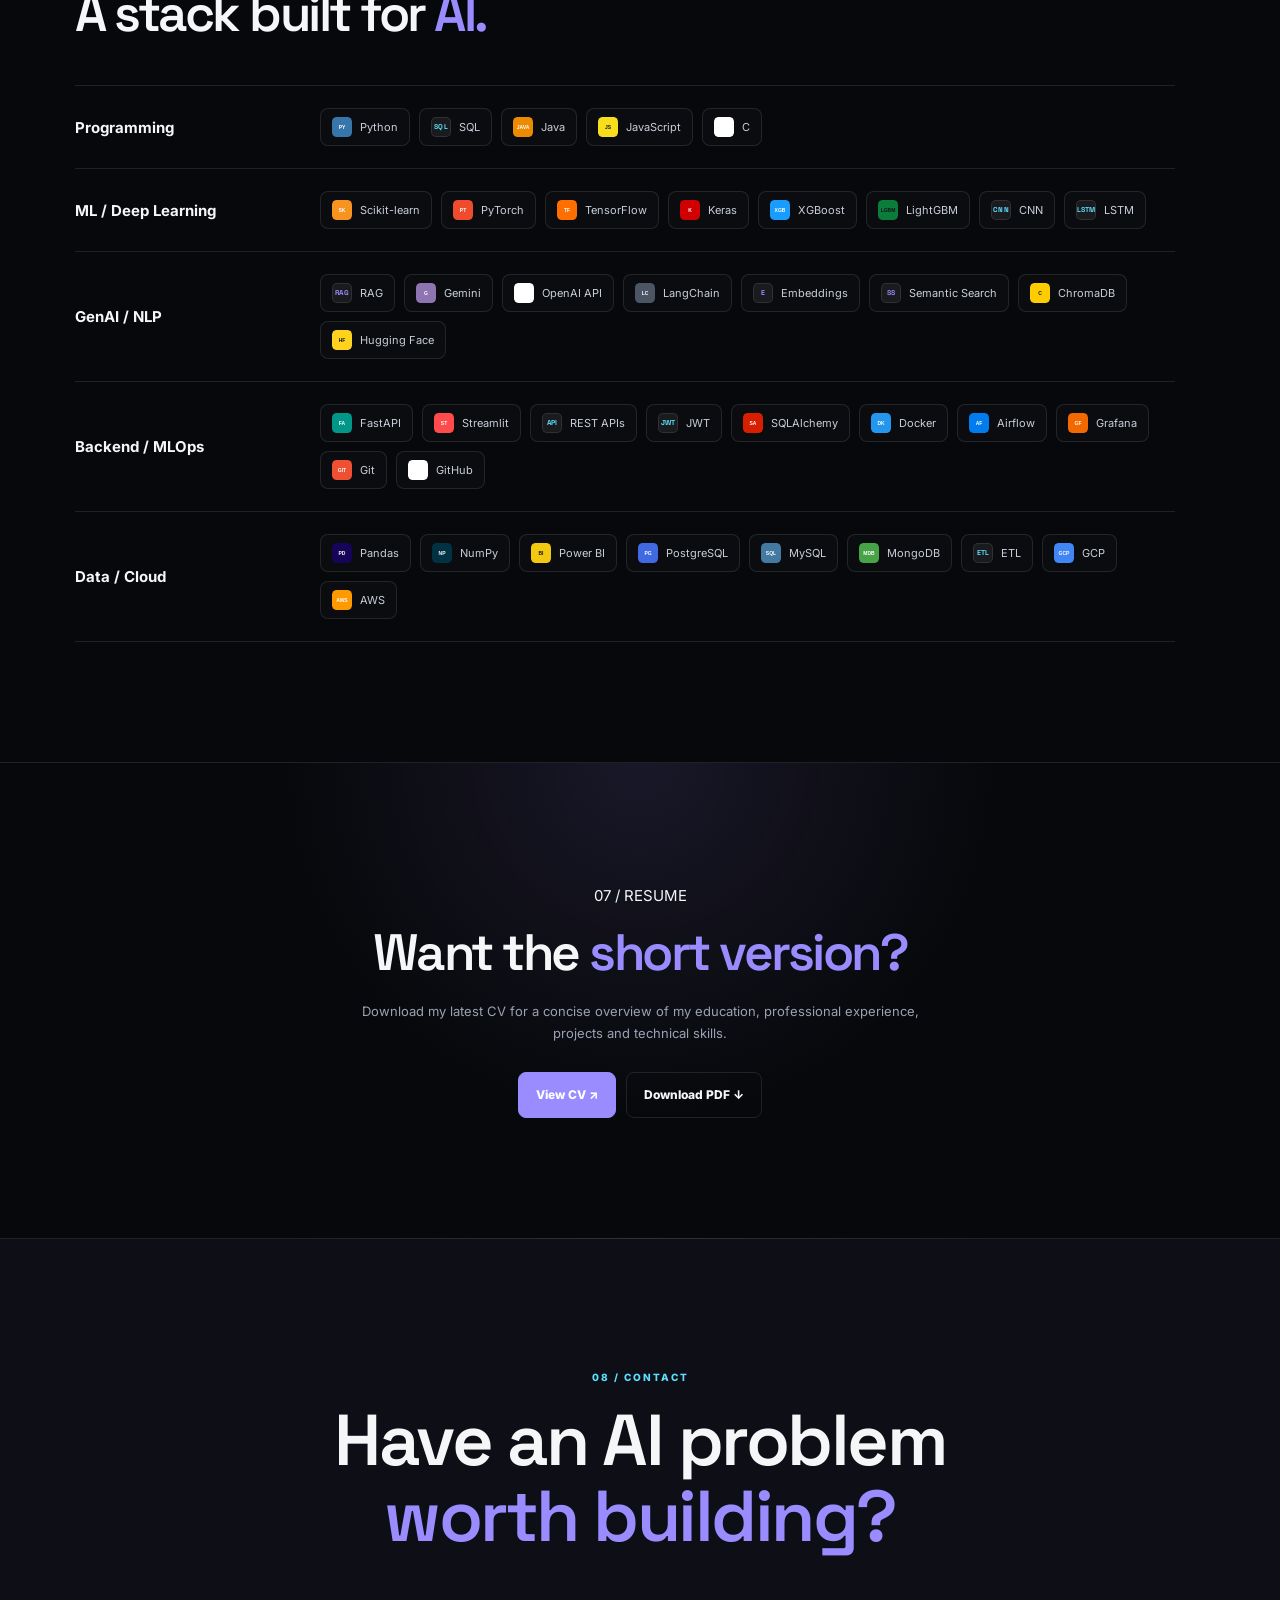
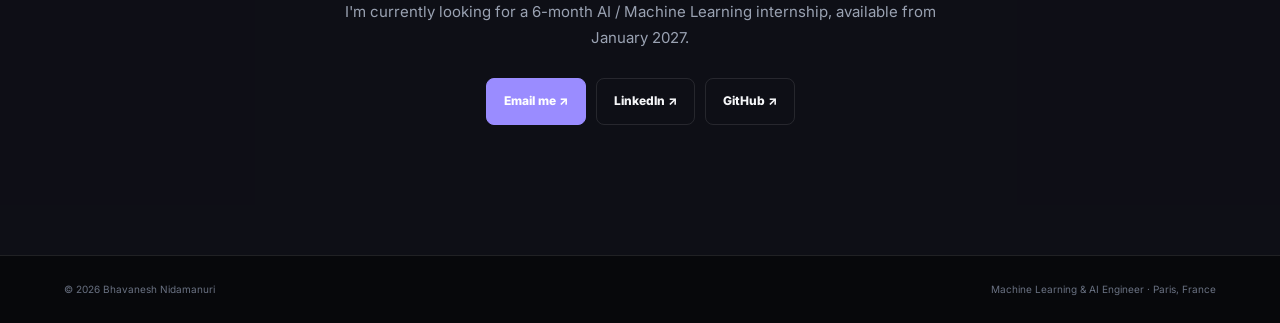
==== commit 39a2d85d: "Polish portfolio and add project repositories" ====
--- a/index.html
+++ b/index.html
@@ -569,6 +569,7 @@
                 <p>
                     Three projects showing the path from model
                     development to usable AI applications.
+                    Each available repository is linked directly.
                 </p>
 
             </div>
@@ -646,12 +647,25 @@
                     </div>
 
 
-                    <a
-                        class="case"
-                        href="projects/enterprise-ai-rag.html"
-                    >
-                        View case study →
-                    </a>
+                    <div class="project-actions">
+
+                        <a
+                            class="case"
+                            href="projects/enterprise-ai-rag.html"
+                        >
+                            View case study →
+                        </a>
+
+                        <a
+                            class="repo"
+                            href="https://github.com/bhavaneshn2002/enterprise-ai-knowledge-assistant"
+                            target="_blank"
+                            rel="noopener noreferrer"
+                        >
+                            GitHub repository ↗
+                        </a>
+
+                    </div>
 
                 </div>
 
@@ -702,12 +716,20 @@
                     </div>
 
 
-                    <a
-                        class="case"
-                        href="projects/audio-forensic.html"
-                    >
-                        View case study →
-                    </a>
+                    <div class="project-actions">
+
+                        <a
+                            class="case"
+                            href="projects/audio-forensic.html"
+                        >
+                            View case study →
+                        </a>
+
+                        <span class="repo muted-repo">
+                            GitHub repository coming soon
+                        </span>
+
+                    </div>
 
                 </article>
 
@@ -778,12 +800,25 @@
                     </div>
 
 
-                    <a
-                        class="case"
-                        href="projects/gym-mlops.html"
-                    >
-                        View case study →
-                    </a>
+                    <div class="project-actions">
+
+                        <a
+                            class="case"
+                            href="projects/gym-mlops.html"
+                        >
+                            View case study →
+                        </a>
+
+                        <a
+                            class="repo"
+                            href="https://github.com/SalimHossain118/heart-gym-ml-prod"
+                            target="_blank"
+                            rel="noopener noreferrer"
+                        >
+                            GitHub repository ↗
+                        </a>
+
+                    </div>
 
                 </article>
 
@@ -1010,7 +1045,7 @@
 
                         <span class="tech-item">
                             <img
-                                src="https://cdn.simpleicons.org/python/3776AB"
+                                src="assets/logos/python.svg"
                                 alt="Python"
                             >
                             Python
@@ -1027,7 +1062,7 @@
 
                         <span class="tech-item">
                             <img
-                                src="https://cdn.simpleicons.org/openjdk/ED8B00"
+                                src="assets/logos/openjdk.svg"
                                 alt="Java"
                             >
                             Java
@@ -1036,7 +1071,7 @@
 
                         <span class="tech-item">
                             <img
-                                src="https://cdn.simpleicons.org/javascript/F7DF1E"
+                                src="assets/logos/javascript.svg"
                                 alt="JavaScript"
                             >
                             JavaScript
@@ -1045,7 +1080,7 @@
 
                         <span class="tech-item">
                             <img
-                                src="https://cdn.simpleicons.org/c/white"
+                                src="assets/logos/c.svg"
                                 alt="C"
                             >
                             C
@@ -1072,7 +1107,7 @@
 
                         <span class="tech-item">
                             <img
-                                src="https://cdn.simpleicons.org/scikitlearn/F7931E"
+                                src="assets/logos/scikitlearn.svg"
                                 alt="Scikit-learn"
                             >
                             Scikit-learn
@@ -1081,7 +1116,7 @@
 
                         <span class="tech-item">
                             <img
-                                src="https://cdn.simpleicons.org/pytorch/EE4C2C"
+                                src="assets/logos/pytorch.svg"
                                 alt="PyTorch"
                             >
                             PyTorch
@@ -1090,7 +1125,7 @@
 
                         <span class="tech-item">
                             <img
-                                src="https://cdn.simpleicons.org/tensorflow/FF6F00"
+                                src="assets/logos/tensorflow.svg"
                                 alt="TensorFlow"
                             >
                             TensorFlow
@@ -1099,7 +1134,7 @@
 
                         <span class="tech-item">
                             <img
-                                src="https://cdn.simpleicons.org/keras/D00000"
+                                src="assets/logos/keras.svg"
                                 alt="Keras"
                             >
                             Keras
@@ -1108,7 +1143,7 @@
 
                         <span class="tech-item">
                             <img
-                                src="https://cdn.simpleicons.org/xgboost/189CFF"
+                                src="assets/logos/xgboost.svg"
                                 alt="XGBoost"
                             >
                             XGBoost
@@ -1117,7 +1152,7 @@
 
                         <span class="tech-item">
                             <img
-                                src="https://cdn.simpleicons.org/lightgbm/0A7D3B"
+                                src="assets/logos/lightgbm.svg"
                                 alt="LightGBM"
                             >
                             LightGBM
@@ -1168,7 +1203,7 @@
 
                         <span class="tech-item">
                             <img
-                                src="https://cdn.simpleicons.org/googlegemini/8E75B2"
+                                src="assets/logos/googlegemini.svg"
                                 alt="Google Gemini"
                             >
                             Gemini
@@ -1177,7 +1212,7 @@
 
                         <span class="tech-item">
                             <img
-                                src="https://cdn.simpleicons.org/openai/white"
+                                src="assets/logos/openai.svg"
                                 alt="OpenAI"
                             >
                             OpenAI API
@@ -1186,7 +1221,7 @@
 
                         <span class="tech-item">
                             <img
-                                src="https://cdn.simpleicons.org/langchain/1C3C3C"
+                                src="assets/logos/langchain.svg"
                                 alt="LangChain"
                             >
                             LangChain
@@ -1211,7 +1246,7 @@
 
                         <span class="tech-item">
                             <img
-                                src="https://cdn.simpleicons.org/chroma/FFCC00"
+                                src="assets/logos/chroma.svg"
                                 alt="ChromaDB"
                             >
                             ChromaDB
@@ -1220,7 +1255,7 @@
 
                         <span class="tech-item">
                             <img
-                                src="https://cdn.simpleicons.org/huggingface/FFD21E"
+                                src="assets/logos/huggingface.svg"
                                 alt="Hugging Face"
                             >
                             Hugging Face
@@ -1247,7 +1282,7 @@
 
                         <span class="tech-item">
                             <img
-                                src="https://cdn.simpleicons.org/fastapi/009688"
+                                src="assets/logos/fastapi.svg"
                                 alt="FastAPI"
                             >
                             FastAPI
@@ -1256,7 +1291,7 @@
 
                         <span class="tech-item">
                             <img
-                                src="https://cdn.simpleicons.org/streamlit/FF4B4B"
+                                src="assets/logos/streamlit.svg"
                                 alt="Streamlit"
                             >
                             Streamlit
@@ -1281,7 +1316,7 @@
 
                         <span class="tech-item">
                             <img
-                                src="https://cdn.simpleicons.org/sqlalchemy/D71F00"
+                                src="assets/logos/sqlalchemy.svg"
                                 alt="SQLAlchemy"
                             >
                             SQLAlchemy
@@ -1290,7 +1325,7 @@
 
                         <span class="tech-item">
                             <img
-                                src="https://cdn.simpleicons.org/docker/2496ED"
+                                src="assets/logos/docker.svg"
                                 alt="Docker"
                             >
                             Docker
@@ -1299,7 +1334,7 @@
 
                         <span class="tech-item">
                             <img
-                                src="https://cdn.simpleicons.org/apacheairflow/017CEE"
+                                src="assets/logos/apacheairflow.svg"
                                 alt="Apache Airflow"
                             >
                             Airflow
@@ -1308,7 +1343,7 @@
 
                         <span class="tech-item">
                             <img
-                                src="https://cdn.simpleicons.org/grafana/F46800"
+                                src="assets/logos/grafana.svg"
                                 alt="Grafana"
                             >
                             Grafana
@@ -1317,7 +1352,7 @@
 
                         <span class="tech-item">
                             <img
-                                src="https://cdn.simpleicons.org/git/F05032"
+                                src="assets/logos/git.svg"
                                 alt="Git"
                             >
                             Git
@@ -1326,7 +1361,7 @@
 
                         <span class="tech-item">
                             <img
-                                src="https://cdn.simpleicons.org/github/white"
+                                src="assets/logos/github.svg"
                                 alt="GitHub"
                             >
                             GitHub
@@ -1353,7 +1388,7 @@
 
                         <span class="tech-item">
                             <img
-                                src="https://cdn.simpleicons.org/pandas/150458"
+                                src="assets/logos/pandas.svg"
                                 alt="Pandas"
                             >
                             Pandas
@@ -1362,7 +1397,7 @@
 
                         <span class="tech-item">
                             <img
-                                src="https://cdn.simpleicons.org/numpy/013243"
+                                src="assets/logos/numpy.svg"
                                 alt="NumPy"
                             >
                             NumPy
@@ -1371,7 +1406,7 @@
 
                         <span class="tech-item">
                             <img
-                                src="https://cdn.simpleicons.org/powerbi/F2C811"
+                                src="assets/logos/powerbi.svg"
                                 alt="Power BI"
                             >
                             Power BI
@@ -1380,7 +1415,7 @@
 
                         <span class="tech-item">
                             <img
-                                src="https://cdn.simpleicons.org/postgresql/4169E1"
+                                src="assets/logos/postgresql.svg"
                                 alt="PostgreSQL"
                             >
                             PostgreSQL
@@ -1389,7 +1424,7 @@
 
                         <span class="tech-item">
                             <img
-                                src="https://cdn.simpleicons.org/mysql/4479A1"
+                                src="assets/logos/mysql.svg"
                                 alt="MySQL"
                             >
                             MySQL
@@ -1398,7 +1433,7 @@
 
                         <span class="tech-item">
                             <img
-                                src="https://cdn.simpleicons.org/mongodb/47A248"
+                                src="assets/logos/mongodb.svg"
                                 alt="MongoDB"
                             >
                             MongoDB
@@ -1415,7 +1450,7 @@
 
                         <span class="tech-item">
                             <img
-                                src="https://cdn.simpleicons.org/googlecloud/4285F4"
+                                src="assets/logos/googlecloud.svg"
                                 alt="Google Cloud"
                             >
                             GCP
@@ -1424,7 +1459,7 @@
 
                         <span class="tech-item">
                             <img
-                                src="https://cdn.simpleicons.org/amazonwebservices/FF9900"
+                                src="assets/logos/amazonwebservices.svg"
                                 alt="AWS"
                             >
                             AWS
@@ -1537,7 +1572,7 @@
 
                 <a
                     class="btn"
-                    href="https://www.linkedin.com/in/Bhuvi"
+                    href="https://www.linkedin.com/in/bhavaneshnidamanuri"
                     target="_blank"
                     rel="noopener"
                 >
--- a/css/style.css
+++ b/css/style.css
@@ -873,6 +873,55 @@
 }
 
 
+
+
+/* Project action links */
+
+.project-actions {
+    display: flex;
+    flex-wrap: wrap;
+    align-items: center;
+    gap: 16px;
+    margin-top: 22px;
+}
+
+.project-actions .case {
+    margin-top: 0;
+}
+
+.repo {
+    display: inline-flex;
+    align-items: center;
+    min-height: 30px;
+    padding: 7px 11px;
+    color: #dce2ed;
+    font-size: 10px;
+    font-weight: 700;
+    text-decoration: none;
+    border: 1px solid var(--line);
+    border-radius: 6px;
+    background: #ffffff05;
+    transition: transform .2s ease, border-color .2s ease, background .2s ease;
+}
+
+.repo:hover {
+    transform: translateY(-2px);
+    border-color: #9a8cff66;
+    background: #9a8cff0d;
+}
+
+.muted-repo {
+    color: #747d8d;
+    cursor: default;
+}
+
+.muted-repo:hover {
+    transform: none;
+    border-color: var(--line);
+    background: #ffffff05;
+}
+
+
 /* ============================================================
    11. EXPERIENCE
    ============================================================ */
@@ -1081,6 +1130,7 @@
     flex: 0 0 20px;
 
     object-fit: contain;
+    border-radius: 4px;
 }
 
 
